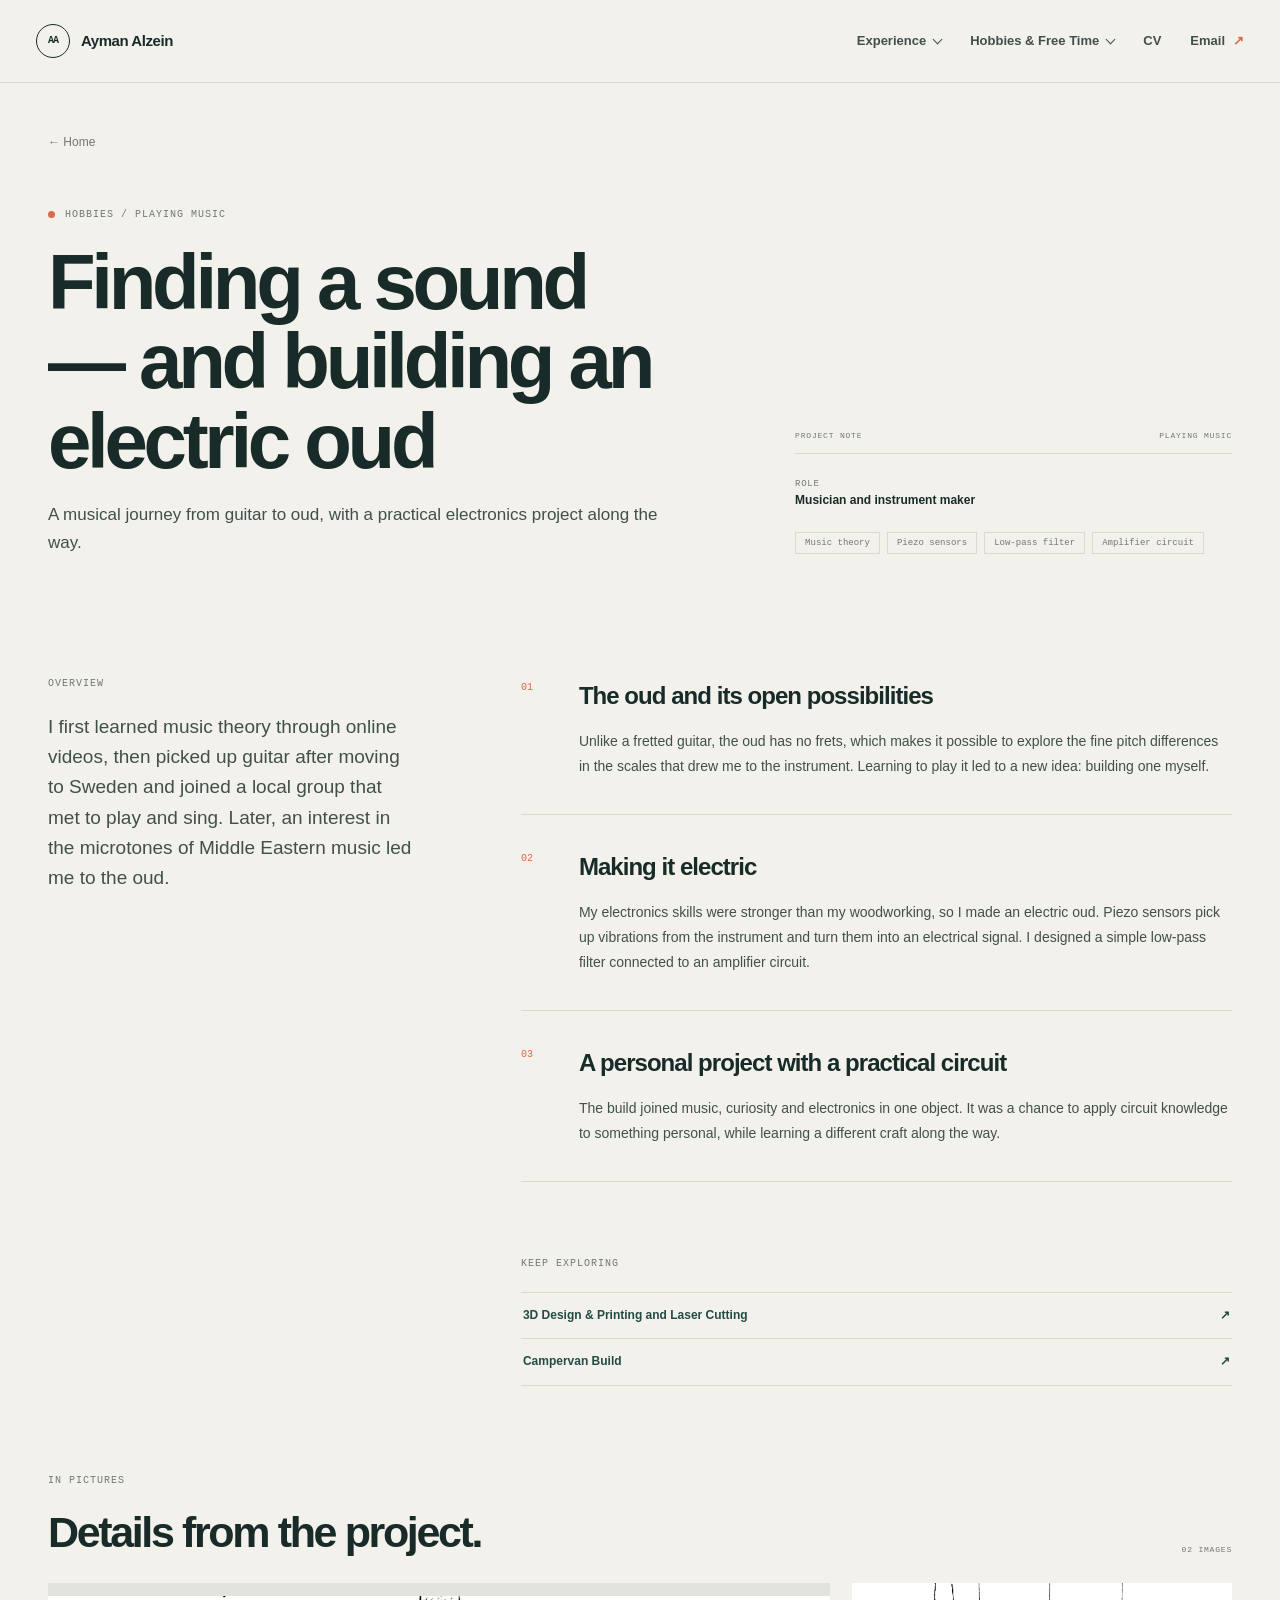
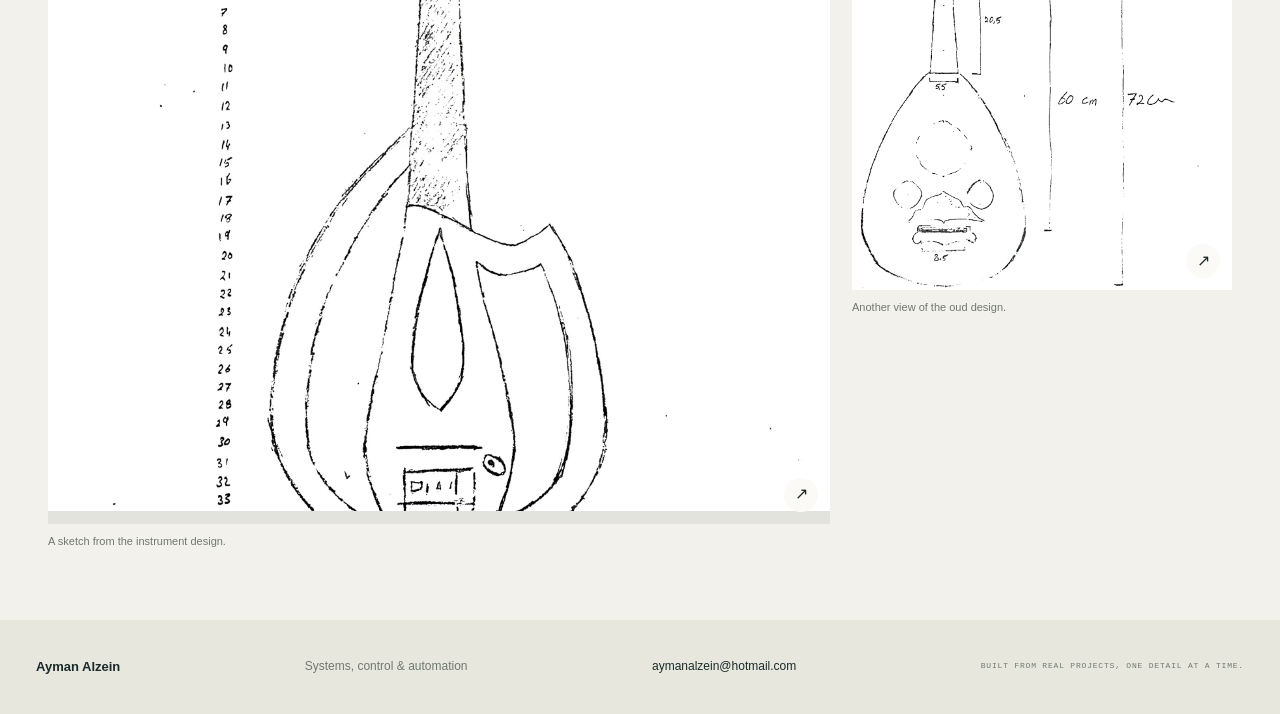
==== pages/music.html @ 7c63dfd2 "Add files via upload" ====
<!doctype html>
<html lang="en">
  <head>
    <meta charset="utf-8">
    <meta name="viewport" content="width=device-width, initial-scale=1">
    <meta name="theme-color" content="#f2f1eb">
    <meta name="description" content="Music, the oud and an electric instrument built with piezo sensors and a simple filter circuit.">
    <title>Playing Music — Ayman Alzein</title>
    <link rel="icon" type="image/svg+xml" href="../favicon.svg">
    <link rel="stylesheet" href="../assets/css/site.css">
    <script src="../assets/js/data.js" defer></script>
    <script src="../assets/js/site.js" defer></script>
  </head>
  <body><a class="skip-link" href="#main-content">Skip to content</a><div id="app" data-page="music"></div><noscript>This portfolio needs JavaScript enabled to display its pages and navigation.</noscript></body>
</html>
---- assets/css/site.css ----
:root {
  color-scheme: light;
  --paper: #f2f1eb;
  --paper-light: #fbfaf6;
  --ink: #182b29;
  --ink-soft: #41504b;
  --muted: #707971;
  --line: #d8d9d0;
  --green: #234b45;
  --green-deep: #173a35;
  --orange: #d76a48;
  --orange-pale: #f2ddd3;
  --mono: Consolas, "Courier New", monospace;
  --sans: "Segoe UI", Arial, sans-serif;
  --display: "Segoe UI", Arial, sans-serif;
  --page-width: 1200px;
}

* { box-sizing: border-box; }
[hidden] { display: none !important; }
html { scroll-behavior: smooth; }
body {
  margin: 0;
  background: var(--paper);
  color: var(--ink);
  font-family: var(--sans);
  font-size: 16px;
  line-height: 1.65;
  text-rendering: optimizeLegibility;
}
img { display: block; max-width: 100%; }
a { color: inherit; }
button { color: inherit; font: inherit; }
::selection { background: var(--orange-pale); color: var(--ink); }
:focus-visible { outline: 3px solid var(--orange); outline-offset: 4px; }

.skip-link {
  position: fixed;
  z-index: 50;
  top: 12px;
  left: 12px;
  padding: 10px 14px;
  transform: translateY(-160%);
  background: var(--ink);
  color: white;
}
.skip-link:focus { transform: translateY(0); }
.section-shell { width: min(var(--page-width), calc(100% - 96px)); margin-inline: auto; }

.site-header {
  position: sticky;
  top: 0;
  z-index: 20;
  border-bottom: 1px solid rgba(24, 43, 41, .12);
  background: rgba(242, 241, 235, .94);
  backdrop-filter: blur(12px);
}
.header-inner {
  display: flex;
  align-items: center;
  justify-content: space-between;
  width: min(1360px, calc(100% - 72px));
  min-height: 82px;
  margin-inline: auto;
}
.wordmark {
  display: inline-flex;
  align-items: center;
  gap: 11px;
  font-family: var(--display);
  font-size: 15px;
  font-weight: 800;
  letter-spacing: -.03em;
  text-decoration: none;
}
.wordmark-mark {
  display: grid;
  width: 34px;
  height: 34px;
  place-items: center;
  border: 1px solid var(--ink);
  border-radius: 50%;
  font-family: var(--mono);
  font-size: 10px;
  letter-spacing: -.1em;
}
.primary-navigation { display: flex; align-items: center; gap: 29px; }
.nav-link, .nav-trigger {
  position: relative;
  display: inline-flex;
  align-items: center;
  gap: 8px;
  border: 0;
  padding: 13px 0;
  background: none;
  color: var(--ink-soft);
  font-size: 13px;
  font-weight: 600;
  text-decoration: none;
  cursor: pointer;
}
.nav-link:hover, .nav-trigger:hover, .nav-link.active { color: var(--ink); }
.nav-link::after, .nav-trigger::after {
  position: absolute;
  right: 0;
  bottom: 6px;
  left: 0;
  height: 1px;
  transform: scaleX(0);
  transform-origin: left;
  background: var(--orange);
  content: "";
  transition: transform .2s ease;
}
.nav-link:hover::after, .nav-trigger:hover::after, .nav-link.active::after { transform: scaleX(1); }
.nav-dropdown { position: relative; }
.chevron {
  width: 7px;
  height: 7px;
  transform: translateY(-2px) rotate(45deg);
  border-right: 1px solid currentColor;
  border-bottom: 1px solid currentColor;
  transition: transform .2s ease;
}
.nav-trigger[aria-expanded="true"] .chevron { transform: translateY(2px) rotate(225deg); }
.dropdown-panel {
  position: absolute;
  top: calc(100% + 4px);
  left: -18px;
  display: grid;
  min-width: 228px;
  gap: 1px;
  padding: 9px;
  border: 1px solid var(--line);
  background: var(--paper-light);
  box-shadow: 0 15px 35px rgba(24, 43, 41, .12);
}
.nav-dropdown:hover .dropdown-panel:not([hidden]), .nav-dropdown:focus-within .dropdown-panel:not([hidden]), .nav-dropdown.open .dropdown-panel { display: grid; }
.dropdown-link {
  display: block;
  padding: 9px 11px;
  color: var(--ink-soft);
  font-size: 13px;
  text-decoration: none;
  transition: color .15s ease, background .15s ease;
}
.dropdown-link:hover, .dropdown-link:focus-visible { background: var(--paper); color: var(--ink); }
.dropdown-group { display: grid; border-top: 1px solid var(--line); margin-top: 5px; padding-top: 8px; }
.dropdown-heading { padding: 4px 11px; color: var(--muted); font: 10px var(--mono); letter-spacing: .12em; text-transform: uppercase; }
.email-trigger span { color: var(--orange); }
.email-panel {
  position: absolute;
  top: calc(100% + 14px);
  right: max(30px, calc((100vw - 1360px) / 2));
  display: grid;
  width: min(310px, calc(100vw - 36px));
  gap: 7px;
  padding: 22px;
  border: 1px solid var(--line);
  background: var(--paper-light);
  box-shadow: 0 15px 35px rgba(24, 43, 41, .12);
}
.email-address { font-size: 14px; font-weight: 700; text-decoration: none; overflow-wrap: anywhere; }
.email-compose { color: var(--green); font-size: 13px; font-weight: 600; text-decoration-thickness: 1px; text-underline-offset: 4px; }
.copy-status { margin: 4px 0 0; color: var(--muted); font-size: 12px; line-height: 1.5; }
.mobile-menu-button { display: none; }

.eyebrow, .section-marker, .side-index, .hero-meta, .hero-index, .gallery-count, .footer-note {
  font-family: var(--mono);
  font-size: 10px;
  letter-spacing: .1em;
  line-height: 1.6;
  text-transform: uppercase;
}
.eyebrow { display: flex; align-items: center; gap: 10px; margin: 0 0 20px; color: var(--muted); }
.status-dot { width: 7px; height: 7px; border-radius: 50%; background: var(--orange); }
.hero { position: relative; display: grid; min-height: 665px; grid-template-columns: 1.13fr .87fr; align-items: center; padding-top: 70px; padding-bottom: 104px; }
.hero-copy { position: relative; z-index: 2; max-width: 660px; padding-block: 46px; }
h1, h2, h3, p { margin-top: 0; }
h1, h2, h3 { font-family: var(--display); letter-spacing: -.055em; }
.hero h1 { max-width: 680px; margin-bottom: 24px; font-size: clamp(52px, 7vw, 91px); font-weight: 600; line-height: .99; }
.hero h1 em { color: var(--orange); font-style: normal; }
.hero-lede { max-width: 515px; margin-bottom: 31px; color: var(--ink-soft); font-size: 17px; line-height: 1.75; }
.hero-actions { display: flex; align-items: center; flex-wrap: wrap; gap: 25px; }
.button {
  display: inline-flex;
  min-height: 48px;
  align-items: center;
  justify-content: center;
  gap: 18px;
  padding: 0 18px;
  font-size: 12px;
  font-weight: 700;
  text-decoration: none;
  transition: transform .2s ease, background .2s ease;
}
.button:hover { transform: translateY(-2px); }
.button-dark { background: var(--ink); color: var(--paper-light); }
.button-dark:hover { background: var(--green); }
.button-accent { background: var(--orange); color: #fff; }
.button-accent:hover { background: #bd5738; }
.text-link { display: inline-flex; align-items: center; gap: 10px; color: var(--green); font-size: 12px; font-weight: 700; text-decoration: none; }
.text-link:hover { text-decoration: underline; text-decoration-color: var(--orange); text-underline-offset: 5px; }
.hero-meta { display: grid; gap: 7px; margin-top: 48px; color: var(--muted); font-size: 9px; }
.hero-visual { position: relative; width: min(100%, 490px); justify-self: end; padding: 30px 26px 48px; }
.hero-visual::before { position: absolute; inset: 0 0 58px 58px; border: 1px solid var(--line); content: ""; }
.hero-photo { position: relative; overflow: hidden; aspect-ratio: 4 / 5; background: #d5d5ca; }
.hero-photo img { width: 100%; height: 100%; object-fit: cover; object-position: 50% 45%; }
.hero-index { position: absolute; right: 0; bottom: 0; left: 26px; display: flex; justify-content: space-between; padding-top: 15px; border-top: 1px solid var(--line); color: var(--muted); font-size: 9px; }
.hero-stamp {
  position: absolute;
  right: -21px;
  bottom: 98px;
  display: grid;
  width: 85px;
  height: 85px;
  align-content: center;
  justify-items: center;
  transform: rotate(8deg);
  border-radius: 50%;
  background: var(--orange);
  color: white;
  font: 11px/1.3 var(--mono);
  letter-spacing: .09em;
}
.hero-bottom { position: absolute; right: 0; bottom: 25px; left: 0; display: flex; justify-content: space-between; border-top: 1px solid var(--line); padding-top: 13px; color: var(--muted); font: 9px var(--mono); letter-spacing: .1em; text-transform: uppercase; }

.about-section { padding-top: 99px; padding-bottom: 104px; border-top: 1px solid var(--line); }
.section-marker { display: flex; gap: 16px; align-items: center; color: var(--muted); }
.section-marker span:first-child { color: var(--orange); }
.about-content { display: grid; grid-template-columns: 1fr 1fr; gap: 9%; margin-top: 48px; }
.about-content h2, .section-heading h2, .beyond-content h2, .contact-content h2 { margin: 0; font-size: clamp(37px, 5vw, 59px); font-weight: 600; line-height: 1.1; }
.about-copy { max-width: 540px; padding-top: 5px; color: var(--ink-soft); font-size: 15px; }
.about-copy p { margin-bottom: 20px; }
.about-copy .text-link { margin-top: 6px; }
.skill-strip { display: flex; flex-wrap: wrap; gap: 0; margin-top: 53px; border-block: 1px solid var(--line); }
.skill-strip span { padding: 14px 20px 14px 0; margin-right: 22px; color: var(--muted); font: 10px var(--mono); letter-spacing: .05em; text-transform: uppercase; }

.projects-section { padding-top: 14px; padding-bottom: 114px; }
.section-heading { display: flex; align-items: end; justify-content: space-between; gap: 25px; margin-bottom: 36px; }
.section-heading .section-marker { margin-bottom: 29px; }
.section-heading h2 { font-size: clamp(36px, 5vw, 57px); }
.section-heading > .text-link { margin-bottom: 9px; }
.project-grid { display: grid; grid-template-columns: repeat(2, minmax(0, 1fr)); gap: 24px; }
.project-card { display: block; border: 1px solid var(--line); background: var(--paper-light); text-decoration: none; transition: transform .25s ease, box-shadow .25s ease; }
.project-card:hover { transform: translateY(-4px); box-shadow: 0 16px 30px rgba(24, 43, 41, .09); }
.project-card-image { position: relative; overflow: hidden; aspect-ratio: 1.72 / 1; background: #e4e5dd; }
.project-card-image img { width: 100%; height: 100%; object-fit: cover; transition: transform .5s ease; }
.project-card:hover .project-card-image img { transform: scale(1.035); }
.card-arrow { position: absolute; right: 14px; bottom: 14px; display: grid; width: 36px; height: 36px; place-items: center; border-radius: 50%; background: var(--paper-light); font-size: 16px; }
.project-card-copy { padding: 23px 25px 25px; }
.project-card-copy .eyebrow { margin-bottom: 12px; }
.project-card-copy h3 { max-width: 470px; margin-bottom: 9px; font-size: 24px; font-weight: 700; line-height: 1.25; }
.project-card-copy p { max-width: 490px; margin-bottom: 0; color: var(--muted); font-size: 13px; line-height: 1.6; }
.card-placeholder { display: grid; width: 100%; height: 100%; place-items: center; background: var(--green); color: rgba(255,255,255,.82); }
.card-placeholder span { font: 11px var(--mono); }
.card-placeholder i { position: absolute; width: 65%; height: 1px; transform: rotate(-26deg); background: rgba(255,255,255,.3); }

.beyond-section { background: var(--green-deep); color: var(--paper-light); }
.beyond-inner { padding-block: 93px 101px; }
.beyond-section .section-marker { color: rgba(255,255,255,.55); }
.beyond-content { display: grid; grid-template-columns: 1fr .8fr; gap: 12%; margin-top: 54px; }
.beyond-content .eyebrow { color: #aab8ad; }
.beyond-content h2 { font-size: clamp(42px, 5.5vw, 66px); }
.beyond-intro { max-width: 500px; margin-top: 21px; color: #c7d0c7; font-size: 14px; }
.personal-list { align-self: center; border-top: 1px solid rgba(255,255,255,.24); }
.personal-link { display: flex; justify-content: space-between; gap: 20px; padding: 16px 2px; border-bottom: 1px solid rgba(255,255,255,.24); color: #f3f0e5; font-size: 14px; text-decoration: none; transition: color .2s, padding .2s; }
.personal-link:hover { padding-inline: 7px; color: #f1a387; }
.personal-link span:last-child { color: #f1a387; }

.contact-section { padding-block: 96px 105px; }
.contact-content { display: flex; align-items: end; justify-content: space-between; gap: 30px; margin-top: 44px; }
.contact-content h2 { font-size: clamp(40px, 5vw, 62px); }
.contact-actions { display: flex; align-items: center; flex-wrap: wrap; gap: 22px; padding-bottom: 8px; }
.site-footer { background: #e7e7de; }
.footer-inner { display: flex; width: min(1360px, calc(100% - 72px)); min-height: 94px; align-items: center; justify-content: space-between; gap: 18px; margin-inline: auto; }
.footer-inner p { margin: 0; color: var(--muted); font-size: 12px; }
.footer-inner > a:not(.footer-name) { font-size: 12px; text-decoration: none; }
.footer-name { font-family: var(--display); font-size: 13px; font-weight: 800; text-decoration: none; }
.footer-note { color: var(--muted); font-size: 8px; }

.article-page { padding-bottom: 96px; }
.article-intro { padding-top: 45px; padding-bottom: 50px; }
.back-link { display: inline-flex; margin-bottom: 54px; color: var(--muted); font-size: 12px; text-decoration: none; }
.back-link:hover { color: var(--ink); }
.article-intro-grid { display: grid; grid-template-columns: 1.18fr .82fr; gap: 10%; align-items: end; }
.article-intro h1 { max-width: 780px; margin-bottom: 20px; font-size: clamp(45px, 6.4vw, 78px); font-weight: 600; line-height: 1.02; }
.article-deck { max-width: 640px; margin: 0; color: var(--ink-soft); font-size: 17px; }
.article-side { padding-bottom: 4px; }
.side-index { display: flex; justify-content: space-between; gap: 15px; margin-bottom: 25px; padding-bottom: 10px; border-bottom: 1px solid var(--line); color: var(--muted); font-size: 8px; }
.article-facts { display: grid; gap: 15px; margin-bottom: 21px; }
.article-facts div { display: grid; gap: 2px; }
.article-facts span { color: var(--muted); font: 9px var(--mono); letter-spacing: .08em; text-transform: uppercase; }
.article-facts strong { font-size: 12px; font-weight: 600; }
.tag-list { display: flex; flex-wrap: wrap; gap: 7px; margin: 0; padding: 0; list-style: none; }
.tag-list li { padding: 5px 9px; border: 1px solid var(--line); color: var(--muted); font: 9px var(--mono); }
.article-hero-image { width: 100%; max-height: 560px; margin: 0; overflow: hidden; background: #dce0d8; }
.article-hero-image img { width: 100%; max-height: 525px; object-fit: cover; object-position: center 48%; }
.article-hero-image figcaption { width: min(var(--page-width), calc(100% - 96px)); margin: auto; padding-block: 9px 14px; color: var(--muted); font: 9px var(--mono); }
.article-content { display: grid; grid-template-columns: .68fr 1.32fr; gap: 0 9%; padding-top: 68px; }
.article-lede { grid-column: 1; grid-row: 1 / span 2; }
.article-lede > p:last-child { color: var(--ink-soft); font-family: var(--display); font-size: 19px; font-weight: 500; line-height: 1.6; }
.article-body { grid-column: 2; }
.article-section { display: grid; grid-template-columns: 40px 1fr; gap: 18px; padding-block: 0 34px; margin-bottom: 32px; border-bottom: 1px solid var(--line); }
.section-number { padding-top: 6px; color: var(--orange); font: 10px var(--mono); }
.article-section h2 { margin: 0 0 14px; font-size: 24px; font-weight: 700; letter-spacing: -.04em; }
.article-section p { margin-bottom: 12px; color: var(--ink-soft); font-size: 14px; line-height: 1.8; }
.article-section p:last-child { margin-bottom: 0; }
.detail-list { padding-left: 20px; color: var(--ink-soft); font-size: 14px; }
.detail-list li { padding-block: 3px; }
.editorial-note { grid-column: 1; grid-row: 3; align-self: start; margin-top: 15px; padding: 14px 16px; border-left: 2px solid var(--orange); background: var(--paper-light); color: var(--muted); font-size: 11px; }
.resource-section, .related-section { grid-column: 2; margin-top: 14px; }
.resource-list, .related-links { border-top: 1px solid var(--line); }
.resource-link, .related-links a { display: flex; justify-content: space-between; gap: 20px; padding: 13px 2px; border-bottom: 1px solid var(--line); color: var(--green); font-size: 12px; font-weight: 600; text-decoration: none; }
.resource-link:hover, .related-links a:hover { color: var(--orange); }
.related-section { margin-top: 42px; }
.gallery-section { padding-top: 87px; }
.gallery-section .section-heading { align-items: end; margin-bottom: 26px; }
.gallery-section .section-heading h2 { font-size: clamp(30px, 4vw, 43px); }
.gallery-count { color: var(--muted); font-size: 8px; }
.gallery-grid { display: grid; grid-template-columns: repeat(3, minmax(0, 1fr)); gap: 22px; }
.gallery-item { min-width: 0; margin: 0; }
.gallery-featured { grid-column: span 2; grid-row: span 2; }
.gallery-open { position: relative; display: block; width: 100%; height: 100%; min-height: 160px; overflow: hidden; border: 0; padding: 0; background: #e1e3dc; cursor: zoom-in; }
.gallery-open img { width: 100%; height: 100%; min-height: 160px; max-height: 440px; object-fit: cover; transition: transform .4s ease; }
.gallery-item:not(.gallery-featured) .gallery-open img { aspect-ratio: 1.35 / 1; }
.gallery-featured .gallery-open img { min-height: 360px; max-height: 515px; }
.gallery-open:hover img { transform: scale(1.025); }
.gallery-zoom { position: absolute; right: 12px; bottom: 12px; display: grid; width: 34px; height: 34px; place-items: center; border-radius: 50%; background: var(--paper-light); }
.gallery-item figcaption { padding-top: 8px; color: var(--muted); font-size: 11px; }
.lightbox { position: fixed; width: min(1100px, calc(100vw - 30px)); max-width: none; max-height: calc(100vh - 30px); border: 1px solid rgba(255,255,255,.2); padding: 54px 60px 28px; background: #142321; color: white; }
.lightbox::backdrop { background: rgba(9, 19, 18, .88); backdrop-filter: blur(3px); }
.lightbox figure { display: grid; justify-items: center; gap: 12px; margin: 0; }
.lightbox-image { max-width: 100%; max-height: calc(100vh - 150px); object-fit: contain; }
.lightbox-caption { color: rgba(255,255,255,.7); font-size: 12px; }
.lightbox-close, .lightbox-step { position: absolute; z-index: 1; display: flex; align-items: center; justify-content: center; border: 1px solid rgba(255,255,255,.3); background: rgba(20,35,33,.75); color: white; cursor: pointer; }
.lightbox-close { top: 12px; right: 12px; gap: 9px; padding: 7px 11px; font-size: 12px; }
.lightbox-close span { font-size: 19px; line-height: 1; }
.lightbox-step { top: 50%; width: 40px; height: 40px; border-radius: 50%; font-size: 20px; }
.lightbox-previous { left: 12px; }
.lightbox-next { right: 12px; }

.cv-page { min-height: 76vh; padding-top: 45px; padding-bottom: 90px; }
.cv-heading { max-width: 750px; }
.cv-heading .back-link { margin-bottom: 44px; }
.cv-heading h1 { margin-bottom: 15px; font-size: clamp(45px, 6vw, 68px); line-height: 1.05; }
.cv-heading > p:not(.eyebrow) { max-width: 570px; color: var(--ink-soft); }
.pdf-frame { height: min(88vh, 1100px); min-height: 650px; margin-top: 44px; border: 1px solid var(--line); background: #deded8; }
.pdf-frame iframe { width: 100%; height: 100%; border: 0; }
.pdf-fallback { margin-top: 12px; color: var(--muted); font-size: 12px; }
.pdf-fallback a { color: var(--green); }
.cv-missing-note { max-width: 760px; margin-top: 55px; padding: 30px; border: 1px solid var(--line); background: var(--paper-light); }
.cv-missing-note .eyebrow { margin-bottom: 12px; }
.cv-missing-note h2 { margin: 0 0 9px; font-size: 24px; }
.cv-missing-note p:last-child { margin: 0; color: var(--muted); font-size: 13px; }
.cv-missing-note code { padding: 2px 5px; background: var(--paper); font: 11px var(--mono); overflow-wrap: anywhere; }
.not-found { min-height: 65vh; padding-block: 100px; }
.not-found h1 { font-size: clamp(42px, 6vw, 70px); }

@media (min-width: 1450px) {
  .hero { min-height: 730px; }
}
@media (max-width: 950px) {
  .section-shell { width: min(var(--page-width), calc(100% - 56px)); }
  .header-inner { width: calc(100% - 48px); min-height: 74px; }
  .primary-navigation { gap: 18px; }
  .nav-link, .nav-trigger { font-size: 12px; }
  .hero { min-height: 600px; grid-template-columns: 1.1fr .9fr; }
  .hero-visual { padding-right: 12px; }
  .hero-stamp { right: -7px; }
  .article-content { grid-template-columns: .52fr 1.48fr; gap: 0 6%; }
  .article-hero-image figcaption { width: calc(100% - 56px); }
  .footer-inner { width: calc(100% - 48px); }
}
@media (max-width: 720px) {
  body { font-size: 15px; }
  .section-shell { width: calc(100% - 40px); }
  .header-inner { width: calc(100% - 36px); min-height: 69px; }
  .wordmark { font-size: 14px; }
  .mobile-menu-button { display: inline-flex; align-items: center; gap: 9px; border: 0; padding: 9px 0 9px 10px; background: none; font-size: 12px; font-weight: 700; cursor: pointer; }
  .menu-icon, .menu-icon::before, .menu-icon::after { display: block; width: 18px; height: 1px; background: var(--ink); }
  .menu-icon { position: relative; }
  .menu-icon::before, .menu-icon::after { position: absolute; left: 0; content: ""; transition: transform .2s; }
  .menu-icon::before { top: -6px; }
  .menu-icon::after { top: 6px; }
  .mobile-menu-button[aria-expanded="true"] .menu-icon { background: transparent; }
  .mobile-menu-button[aria-expanded="true"] .menu-icon::before { top: 0; transform: rotate(45deg); }
  .mobile-menu-button[aria-expanded="true"] .menu-icon::after { top: 0; transform: rotate(-45deg); }
  .primary-navigation { position: absolute; top: 100%; right: 0; left: 0; display: none; align-items: stretch; gap: 0; padding: 7px 20px 20px; border-bottom: 1px solid var(--line); background: var(--paper); box-shadow: 0 16px 24px rgba(24,43,41,.09); }
  .primary-navigation.mobile-open { display: flex; flex-direction: column; }
  .nav-dropdown { border-bottom: 1px solid var(--line); }
  .nav-link, .nav-trigger { width: 100%; justify-content: space-between; padding: 14px 2px; font-size: 14px; text-align: left; }
  .nav-link::after, .nav-trigger::after { display: none; }
  .dropdown-panel { position: static; min-width: 0; gap: 0; padding: 0 0 9px 12px; border: 0; background: transparent; box-shadow: none; }
  .dropdown-link { padding: 10px 9px; font-size: 13px; }
  .dropdown-group { margin-top: 0; }
  .email-panel { position: static; width: 100%; margin-block: 0 10px; box-shadow: none; }
  .hero { min-height: 0; grid-template-columns: 1fr; padding-top: 44px; padding-bottom: 88px; }
  .hero-copy { padding-block: 22px 18px; }
  .hero h1 { max-width: 540px; font-size: clamp(48px, 12vw, 70px); }
  .hero-lede { max-width: 540px; font-size: 15px; }
  .hero-meta { margin-top: 29px; }
  .hero-visual { width: min(100%, 480px); justify-self: center; padding: 20px 22px 38px; }
  .hero-visual::before { inset: 0 0 48px 42px; }
  .hero-photo { aspect-ratio: 1.1 / 1; }
  .hero-photo img { object-position: center 39%; }
  .hero-index { left: 22px; padding-top: 10px; }
  .hero-stamp { right: 5px; bottom: 75px; width: 70px; height: 70px; font-size: 9px; }
  .hero-bottom { bottom: 20px; gap: 10px; font-size: 7px; }
  .hero-bottom span:nth-child(2) { display: none; }
  .about-section { padding-block: 67px; }
  .about-content { grid-template-columns: 1fr; gap: 23px; margin-top: 34px; }
  .about-content h2, .section-heading h2, .beyond-content h2, .contact-content h2 { font-size: clamp(37px, 10vw, 52px); }
  .about-copy { font-size: 14px; }
  .skill-strip { margin-top: 31px; }
  .skill-strip span { padding: 10px 10px 10px 0; margin-right: 9px; font-size: 8px; }
  .projects-section { padding-bottom: 72px; }
  .section-heading { align-items: start; flex-direction: column; margin-bottom: 25px; }
  .section-heading .section-marker { margin-bottom: 22px; }
  .section-heading > .text-link { margin: 0; }
  .project-grid { grid-template-columns: 1fr; gap: 16px; }
  .project-card-image { aspect-ratio: 1.55 / 1; }
  .project-card-copy { padding: 18px; }
  .project-card-copy h3 { font-size: 21px; }
  .beyond-inner { padding-block: 66px 73px; }
  .beyond-content { grid-template-columns: 1fr; gap: 28px; margin-top: 34px; }
  .beyond-intro { font-size: 13px; }
  .personal-link { padding-block: 14px; font-size: 13px; }
  .contact-section { padding-block: 69px 77px; }
  .contact-content { align-items: start; flex-direction: column; gap: 25px; margin-top: 33px; }
  .contact-actions { gap: 18px; }
  .footer-inner { width: calc(100% - 40px); min-height: 0; flex-wrap: wrap; justify-content: flex-start; gap: 8px 17px; padding-block: 22px; }
  .footer-inner p { width: calc(100% - 120px); }
  .footer-inner > a:not(.footer-name) { width: 100%; }
  .footer-note { width: 100%; }
  .article-page { padding-bottom: 66px; }
  .article-intro { padding-top: 28px; padding-bottom: 30px; }
  .back-link { margin-bottom: 37px; }
  .article-intro-grid { grid-template-columns: 1fr; gap: 29px; }
  .article-intro h1 { font-size: clamp(42px, 11vw, 61px); }
  .article-deck { font-size: 15px; }
  .article-side { padding-top: 7px; }
  .article-hero-image img { max-height: 330px; }
  .article-hero-image figcaption { width: calc(100% - 40px); }
  .article-content { grid-template-columns: 1fr; gap: 0; padding-top: 42px; }
  .article-lede { grid-column: 1; grid-row: auto; }
  .article-lede > p:last-child { font-size: 17px; }
  .article-body { grid-column: 1; }
  .article-section { grid-template-columns: 28px 1fr; gap: 10px; padding-bottom: 25px; margin-bottom: 25px; }
  .article-section h2 { font-size: 21px; }
  .article-section p { font-size: 13px; }
  .editorial-note { grid-column: 1; grid-row: auto; margin-block: 0 22px; }
  .resource-section, .related-section { grid-column: 1; }
  .gallery-section { padding-top: 56px; }
  .gallery-grid { grid-template-columns: repeat(2, minmax(0, 1fr)); gap: 15px 11px; }
  .gallery-featured { grid-column: span 2; grid-row: auto; }
  .gallery-featured .gallery-open img { min-height: 0; aspect-ratio: 1.45 / 1; }
  .gallery-open, .gallery-open img { min-height: 0; }
  .gallery-item:not(.gallery-featured) .gallery-open img { aspect-ratio: 1.05 / 1; }
  .gallery-item figcaption { font-size: 10px; }
  .lightbox { padding: 51px 42px 24px; }
  .lightbox-step { width: 34px; height: 34px; }
  .lightbox-previous { left: 5px; }
  .lightbox-next { right: 5px; }
  .cv-page { padding-top: 29px; padding-bottom: 65px; }
  .cv-heading .back-link { margin-bottom: 36px; }
  .cv-heading h1 { font-size: clamp(42px, 10vw, 58px); }
  .pdf-frame { min-height: 590px; height: 78vh; margin-top: 33px; }
}
@media (prefers-reduced-motion: reduce) {
  *, *::before, *::after { scroll-behavior: auto !important; transition-duration: .01ms !important; animation-duration: .01ms !important; }
}
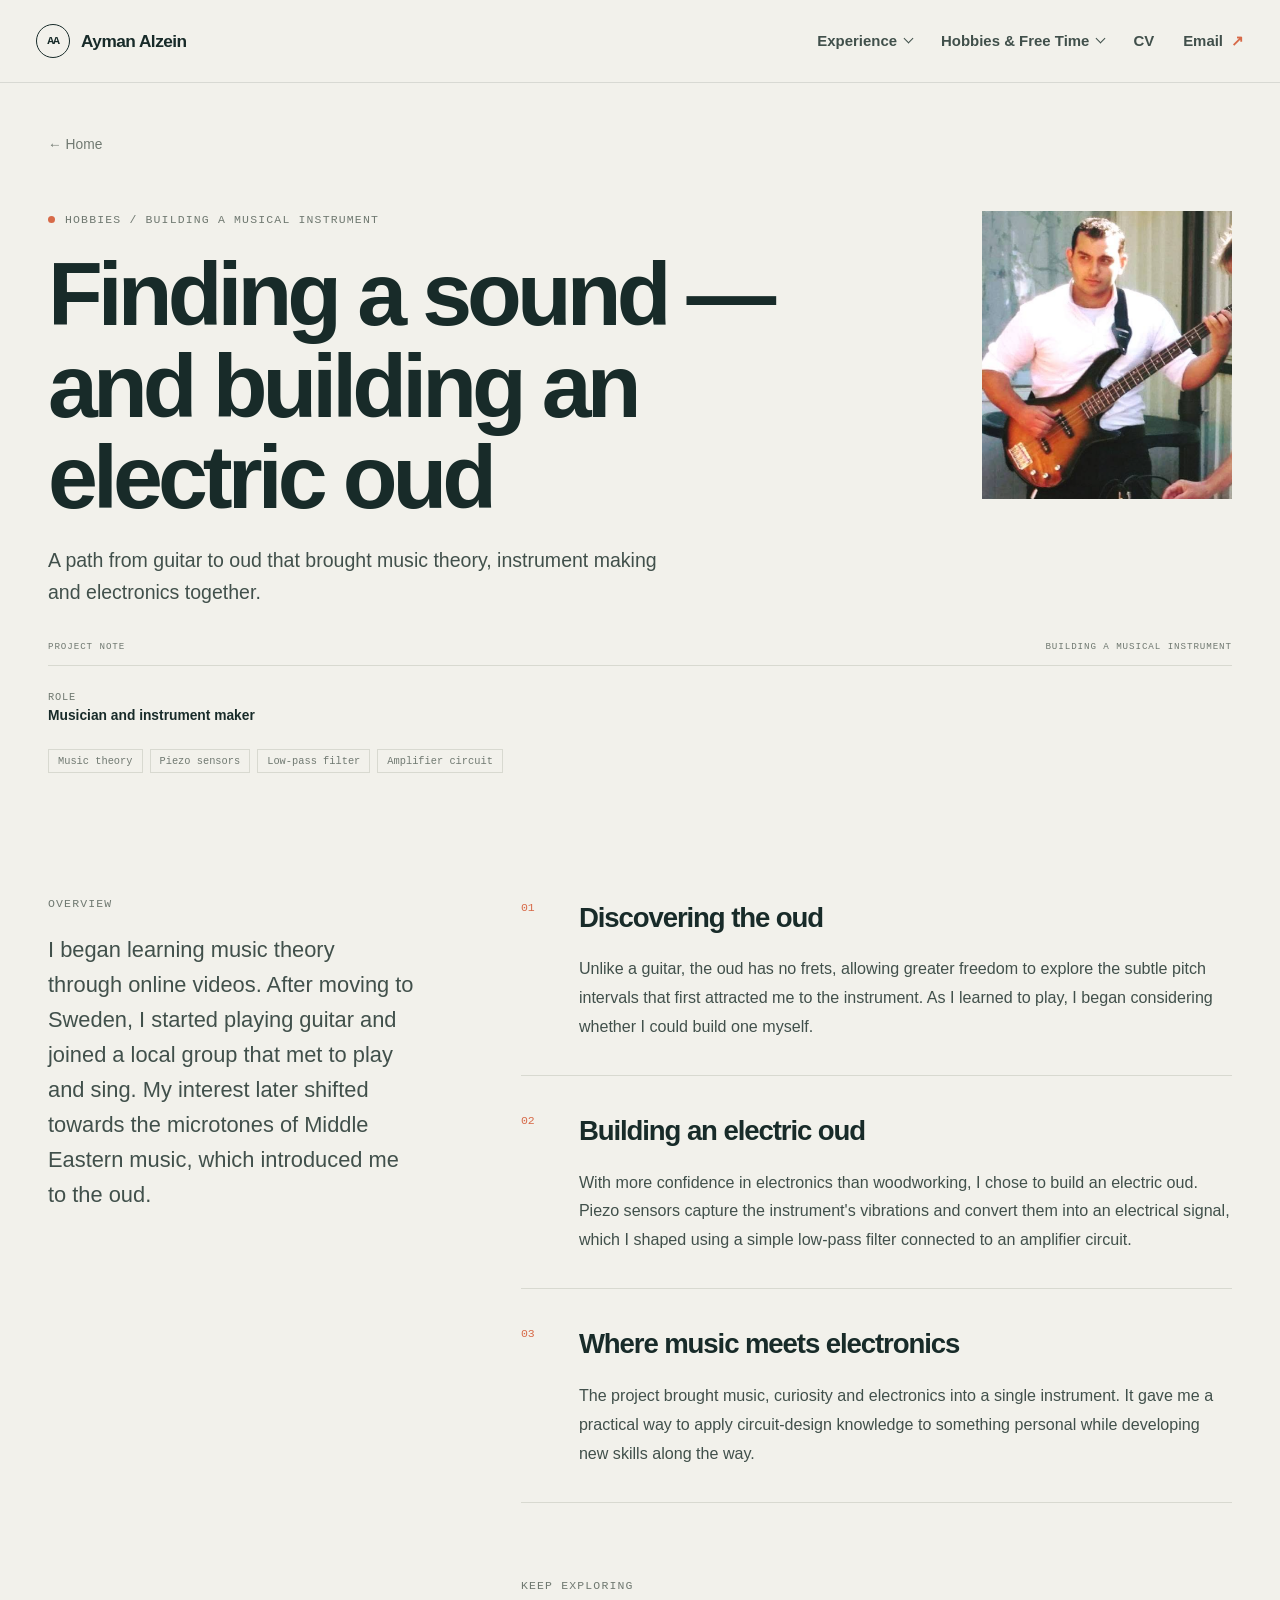
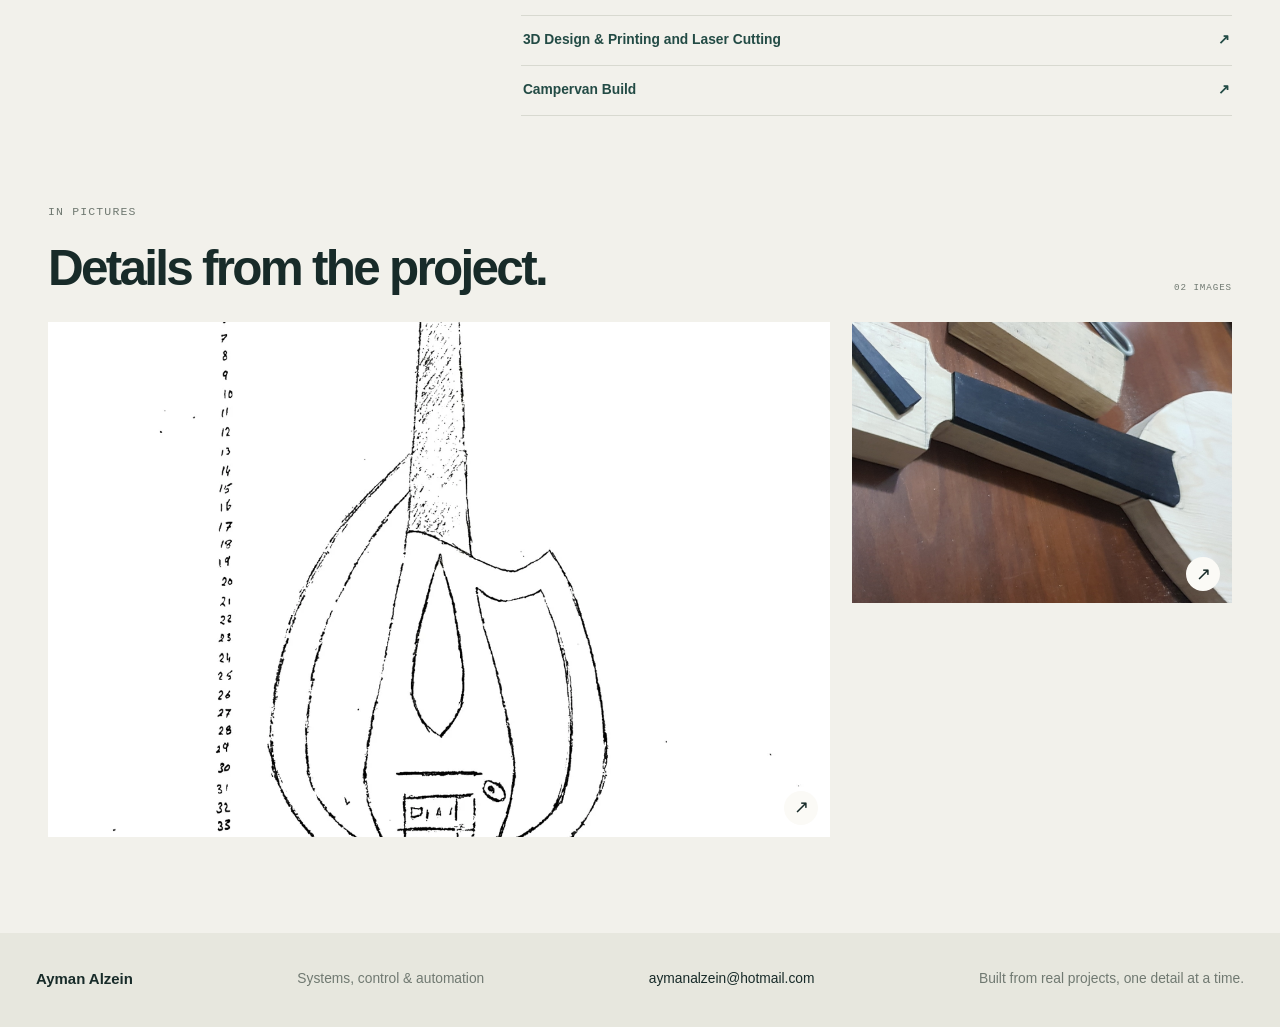
==== commit 7892a157: "Add files via upload" ====
--- a/pages/music.html
+++ b/pages/music.html
@@ -5,7 +5,7 @@
     <meta name="viewport" content="width=device-width, initial-scale=1">
     <meta name="theme-color" content="#f2f1eb">
     <meta name="description" content="Music, the oud and an electric instrument built with piezo sensors and a simple filter circuit.">
-    <title>Playing Music — Ayman Alzein</title>
+    <title>Building a musical instrument — Ayman Alzein</title>
     <link rel="icon" type="image/svg+xml" href="../favicon.svg">
     <link rel="stylesheet" href="../assets/css/site.css">
     <script src="../assets/js/data.js" defer></script>
--- a/assets/css/site.css
+++ b/assets/css/site.css
@@ -1,472 +1,499 @@
-:root {
-  color-scheme: light;
-  --paper: #f2f1eb;
-  --paper-light: #fbfaf6;
-  --ink: #182b29;
-  --ink-soft: #41504b;
-  --muted: #707971;
-  --line: #d8d9d0;
-  --green: #234b45;
-  --green-deep: #173a35;
-  --orange: #d76a48;
-  --orange-pale: #f2ddd3;
-  --mono: Consolas, "Courier New", monospace;
-  --sans: "Segoe UI", Arial, sans-serif;
-  --display: "Segoe UI", Arial, sans-serif;
-  --page-width: 1200px;
-}
-
-* { box-sizing: border-box; }
-[hidden] { display: none !important; }
-html { scroll-behavior: smooth; }
-body {
-  margin: 0;
-  background: var(--paper);
-  color: var(--ink);
-  font-family: var(--sans);
-  font-size: 16px;
-  line-height: 1.65;
-  text-rendering: optimizeLegibility;
-}
-img { display: block; max-width: 100%; }
-a { color: inherit; }
-button { color: inherit; font: inherit; }
-::selection { background: var(--orange-pale); color: var(--ink); }
-:focus-visible { outline: 3px solid var(--orange); outline-offset: 4px; }
-
-.skip-link {
-  position: fixed;
-  z-index: 50;
-  top: 12px;
-  left: 12px;
-  padding: 10px 14px;
-  transform: translateY(-160%);
-  background: var(--ink);
-  color: white;
-}
-.skip-link:focus { transform: translateY(0); }
-.section-shell { width: min(var(--page-width), calc(100% - 96px)); margin-inline: auto; }
-
-.site-header {
-  position: sticky;
-  top: 0;
-  z-index: 20;
-  border-bottom: 1px solid rgba(24, 43, 41, .12);
-  background: rgba(242, 241, 235, .94);
-  backdrop-filter: blur(12px);
-}
-.header-inner {
-  display: flex;
-  align-items: center;
-  justify-content: space-between;
-  width: min(1360px, calc(100% - 72px));
-  min-height: 82px;
-  margin-inline: auto;
-}
-.wordmark {
-  display: inline-flex;
-  align-items: center;
-  gap: 11px;
-  font-family: var(--display);
-  font-size: 15px;
-  font-weight: 800;
-  letter-spacing: -.03em;
-  text-decoration: none;
-}
-.wordmark-mark {
-  display: grid;
-  width: 34px;
-  height: 34px;
-  place-items: center;
-  border: 1px solid var(--ink);
-  border-radius: 50%;
-  font-family: var(--mono);
-  font-size: 10px;
-  letter-spacing: -.1em;
-}
-.primary-navigation { display: flex; align-items: center; gap: 29px; }
-.nav-link, .nav-trigger {
-  position: relative;
-  display: inline-flex;
-  align-items: center;
-  gap: 8px;
-  border: 0;
-  padding: 13px 0;
-  background: none;
-  color: var(--ink-soft);
-  font-size: 13px;
-  font-weight: 600;
-  text-decoration: none;
-  cursor: pointer;
-}
-.nav-link:hover, .nav-trigger:hover, .nav-link.active { color: var(--ink); }
-.nav-link::after, .nav-trigger::after {
-  position: absolute;
-  right: 0;
-  bottom: 6px;
-  left: 0;
-  height: 1px;
-  transform: scaleX(0);
-  transform-origin: left;
-  background: var(--orange);
-  content: "";
-  transition: transform .2s ease;
-}
-.nav-link:hover::after, .nav-trigger:hover::after, .nav-link.active::after { transform: scaleX(1); }
-.nav-dropdown { position: relative; }
-.chevron {
-  width: 7px;
-  height: 7px;
-  transform: translateY(-2px) rotate(45deg);
-  border-right: 1px solid currentColor;
-  border-bottom: 1px solid currentColor;
-  transition: transform .2s ease;
-}
-.nav-trigger[aria-expanded="true"] .chevron { transform: translateY(2px) rotate(225deg); }
-.dropdown-panel {
-  position: absolute;
-  top: calc(100% + 4px);
-  left: -18px;
-  display: grid;
-  min-width: 228px;
-  gap: 1px;
-  padding: 9px;
-  border: 1px solid var(--line);
-  background: var(--paper-light);
-  box-shadow: 0 15px 35px rgba(24, 43, 41, .12);
-}
-.nav-dropdown:hover .dropdown-panel:not([hidden]), .nav-dropdown:focus-within .dropdown-panel:not([hidden]), .nav-dropdown.open .dropdown-panel { display: grid; }
-.dropdown-link {
-  display: block;
-  padding: 9px 11px;
-  color: var(--ink-soft);
-  font-size: 13px;
-  text-decoration: none;
-  transition: color .15s ease, background .15s ease;
-}
-.dropdown-link:hover, .dropdown-link:focus-visible { background: var(--paper); color: var(--ink); }
-.dropdown-group { display: grid; border-top: 1px solid var(--line); margin-top: 5px; padding-top: 8px; }
-.dropdown-heading { padding: 4px 11px; color: var(--muted); font: 10px var(--mono); letter-spacing: .12em; text-transform: uppercase; }
-.email-trigger span { color: var(--orange); }
-.email-panel {
-  position: absolute;
-  top: calc(100% + 14px);
-  right: max(30px, calc((100vw - 1360px) / 2));
-  display: grid;
-  width: min(310px, calc(100vw - 36px));
-  gap: 7px;
-  padding: 22px;
-  border: 1px solid var(--line);
-  background: var(--paper-light);
-  box-shadow: 0 15px 35px rgba(24, 43, 41, .12);
-}
-.email-address { font-size: 14px; font-weight: 700; text-decoration: none; overflow-wrap: anywhere; }
-.email-compose { color: var(--green); font-size: 13px; font-weight: 600; text-decoration-thickness: 1px; text-underline-offset: 4px; }
-.copy-status { margin: 4px 0 0; color: var(--muted); font-size: 12px; line-height: 1.5; }
-.mobile-menu-button { display: none; }
-
-.eyebrow, .section-marker, .side-index, .hero-meta, .hero-index, .gallery-count, .footer-note {
-  font-family: var(--mono);
-  font-size: 10px;
-  letter-spacing: .1em;
-  line-height: 1.6;
-  text-transform: uppercase;
-}
-.eyebrow { display: flex; align-items: center; gap: 10px; margin: 0 0 20px; color: var(--muted); }
-.status-dot { width: 7px; height: 7px; border-radius: 50%; background: var(--orange); }
-.hero { position: relative; display: grid; min-height: 665px; grid-template-columns: 1.13fr .87fr; align-items: center; padding-top: 70px; padding-bottom: 104px; }
-.hero-copy { position: relative; z-index: 2; max-width: 660px; padding-block: 46px; }
-h1, h2, h3, p { margin-top: 0; }
-h1, h2, h3 { font-family: var(--display); letter-spacing: -.055em; }
-.hero h1 { max-width: 680px; margin-bottom: 24px; font-size: clamp(52px, 7vw, 91px); font-weight: 600; line-height: .99; }
-.hero h1 em { color: var(--orange); font-style: normal; }
-.hero-lede { max-width: 515px; margin-bottom: 31px; color: var(--ink-soft); font-size: 17px; line-height: 1.75; }
-.hero-actions { display: flex; align-items: center; flex-wrap: wrap; gap: 25px; }
-.button {
-  display: inline-flex;
-  min-height: 48px;
-  align-items: center;
-  justify-content: center;
-  gap: 18px;
-  padding: 0 18px;
-  font-size: 12px;
-  font-weight: 700;
-  text-decoration: none;
-  transition: transform .2s ease, background .2s ease;
-}
-.button:hover { transform: translateY(-2px); }
-.button-dark { background: var(--ink); color: var(--paper-light); }
-.button-dark:hover { background: var(--green); }
-.button-accent { background: var(--orange); color: #fff; }
-.button-accent:hover { background: #bd5738; }
-.text-link { display: inline-flex; align-items: center; gap: 10px; color: var(--green); font-size: 12px; font-weight: 700; text-decoration: none; }
-.text-link:hover { text-decoration: underline; text-decoration-color: var(--orange); text-underline-offset: 5px; }
-.hero-meta { display: grid; gap: 7px; margin-top: 48px; color: var(--muted); font-size: 9px; }
-.hero-visual { position: relative; width: min(100%, 490px); justify-self: end; padding: 30px 26px 48px; }
-.hero-visual::before { position: absolute; inset: 0 0 58px 58px; border: 1px solid var(--line); content: ""; }
-.hero-photo { position: relative; overflow: hidden; aspect-ratio: 4 / 5; background: #d5d5ca; }
-.hero-photo img { width: 100%; height: 100%; object-fit: cover; object-position: 50% 45%; }
-.hero-index { position: absolute; right: 0; bottom: 0; left: 26px; display: flex; justify-content: space-between; padding-top: 15px; border-top: 1px solid var(--line); color: var(--muted); font-size: 9px; }
-.hero-stamp {
-  position: absolute;
-  right: -21px;
-  bottom: 98px;
-  display: grid;
-  width: 85px;
-  height: 85px;
-  align-content: center;
-  justify-items: center;
-  transform: rotate(8deg);
-  border-radius: 50%;
-  background: var(--orange);
-  color: white;
-  font: 11px/1.3 var(--mono);
-  letter-spacing: .09em;
-}
-.hero-bottom { position: absolute; right: 0; bottom: 25px; left: 0; display: flex; justify-content: space-between; border-top: 1px solid var(--line); padding-top: 13px; color: var(--muted); font: 9px var(--mono); letter-spacing: .1em; text-transform: uppercase; }
-
-.about-section { padding-top: 99px; padding-bottom: 104px; border-top: 1px solid var(--line); }
-.section-marker { display: flex; gap: 16px; align-items: center; color: var(--muted); }
-.section-marker span:first-child { color: var(--orange); }
-.about-content { display: grid; grid-template-columns: 1fr 1fr; gap: 9%; margin-top: 48px; }
-.about-content h2, .section-heading h2, .beyond-content h2, .contact-content h2 { margin: 0; font-size: clamp(37px, 5vw, 59px); font-weight: 600; line-height: 1.1; }
-.about-copy { max-width: 540px; padding-top: 5px; color: var(--ink-soft); font-size: 15px; }
-.about-copy p { margin-bottom: 20px; }
-.about-copy .text-link { margin-top: 6px; }
-.skill-strip { display: flex; flex-wrap: wrap; gap: 0; margin-top: 53px; border-block: 1px solid var(--line); }
-.skill-strip span { padding: 14px 20px 14px 0; margin-right: 22px; color: var(--muted); font: 10px var(--mono); letter-spacing: .05em; text-transform: uppercase; }
-
-.projects-section { padding-top: 14px; padding-bottom: 114px; }
-.section-heading { display: flex; align-items: end; justify-content: space-between; gap: 25px; margin-bottom: 36px; }
-.section-heading .section-marker { margin-bottom: 29px; }
-.section-heading h2 { font-size: clamp(36px, 5vw, 57px); }
-.section-heading > .text-link { margin-bottom: 9px; }
-.project-grid { display: grid; grid-template-columns: repeat(2, minmax(0, 1fr)); gap: 24px; }
-.project-card { display: block; border: 1px solid var(--line); background: var(--paper-light); text-decoration: none; transition: transform .25s ease, box-shadow .25s ease; }
-.project-card:hover { transform: translateY(-4px); box-shadow: 0 16px 30px rgba(24, 43, 41, .09); }
-.project-card-image { position: relative; overflow: hidden; aspect-ratio: 1.72 / 1; background: #e4e5dd; }
-.project-card-image img { width: 100%; height: 100%; object-fit: cover; transition: transform .5s ease; }
-.project-card:hover .project-card-image img { transform: scale(1.035); }
-.card-arrow { position: absolute; right: 14px; bottom: 14px; display: grid; width: 36px; height: 36px; place-items: center; border-radius: 50%; background: var(--paper-light); font-size: 16px; }
-.project-card-copy { padding: 23px 25px 25px; }
-.project-card-copy .eyebrow { margin-bottom: 12px; }
-.project-card-copy h3 { max-width: 470px; margin-bottom: 9px; font-size: 24px; font-weight: 700; line-height: 1.25; }
-.project-card-copy p { max-width: 490px; margin-bottom: 0; color: var(--muted); font-size: 13px; line-height: 1.6; }
-.card-placeholder { display: grid; width: 100%; height: 100%; place-items: center; background: var(--green); color: rgba(255,255,255,.82); }
-.card-placeholder span { font: 11px var(--mono); }
-.card-placeholder i { position: absolute; width: 65%; height: 1px; transform: rotate(-26deg); background: rgba(255,255,255,.3); }
-
-.beyond-section { background: var(--green-deep); color: var(--paper-light); }
-.beyond-inner { padding-block: 93px 101px; }
-.beyond-section .section-marker { color: rgba(255,255,255,.55); }
-.beyond-content { display: grid; grid-template-columns: 1fr .8fr; gap: 12%; margin-top: 54px; }
-.beyond-content .eyebrow { color: #aab8ad; }
-.beyond-content h2 { font-size: clamp(42px, 5.5vw, 66px); }
-.beyond-intro { max-width: 500px; margin-top: 21px; color: #c7d0c7; font-size: 14px; }
-.personal-list { align-self: center; border-top: 1px solid rgba(255,255,255,.24); }
-.personal-link { display: flex; justify-content: space-between; gap: 20px; padding: 16px 2px; border-bottom: 1px solid rgba(255,255,255,.24); color: #f3f0e5; font-size: 14px; text-decoration: none; transition: color .2s, padding .2s; }
-.personal-link:hover { padding-inline: 7px; color: #f1a387; }
-.personal-link span:last-child { color: #f1a387; }
-
-.contact-section { padding-block: 96px 105px; }
-.contact-content { display: flex; align-items: end; justify-content: space-between; gap: 30px; margin-top: 44px; }
-.contact-content h2 { font-size: clamp(40px, 5vw, 62px); }
-.contact-actions { display: flex; align-items: center; flex-wrap: wrap; gap: 22px; padding-bottom: 8px; }
-.site-footer { background: #e7e7de; }
-.footer-inner { display: flex; width: min(1360px, calc(100% - 72px)); min-height: 94px; align-items: center; justify-content: space-between; gap: 18px; margin-inline: auto; }
-.footer-inner p { margin: 0; color: var(--muted); font-size: 12px; }
-.footer-inner > a:not(.footer-name) { font-size: 12px; text-decoration: none; }
-.footer-name { font-family: var(--display); font-size: 13px; font-weight: 800; text-decoration: none; }
-.footer-note { color: var(--muted); font-size: 8px; }
-
-.article-page { padding-bottom: 96px; }
-.article-intro { padding-top: 45px; padding-bottom: 50px; }
-.back-link { display: inline-flex; margin-bottom: 54px; color: var(--muted); font-size: 12px; text-decoration: none; }
-.back-link:hover { color: var(--ink); }
-.article-intro-grid { display: grid; grid-template-columns: 1.18fr .82fr; gap: 10%; align-items: end; }
-.article-intro h1 { max-width: 780px; margin-bottom: 20px; font-size: clamp(45px, 6.4vw, 78px); font-weight: 600; line-height: 1.02; }
-.article-deck { max-width: 640px; margin: 0; color: var(--ink-soft); font-size: 17px; }
-.article-side { padding-bottom: 4px; }
-.side-index { display: flex; justify-content: space-between; gap: 15px; margin-bottom: 25px; padding-bottom: 10px; border-bottom: 1px solid var(--line); color: var(--muted); font-size: 8px; }
-.article-facts { display: grid; gap: 15px; margin-bottom: 21px; }
-.article-facts div { display: grid; gap: 2px; }
-.article-facts span { color: var(--muted); font: 9px var(--mono); letter-spacing: .08em; text-transform: uppercase; }
-.article-facts strong { font-size: 12px; font-weight: 600; }
-.tag-list { display: flex; flex-wrap: wrap; gap: 7px; margin: 0; padding: 0; list-style: none; }
-.tag-list li { padding: 5px 9px; border: 1px solid var(--line); color: var(--muted); font: 9px var(--mono); }
-.article-hero-image { width: 100%; max-height: 560px; margin: 0; overflow: hidden; background: #dce0d8; }
-.article-hero-image img { width: 100%; max-height: 525px; object-fit: cover; object-position: center 48%; }
-.article-hero-image figcaption { width: min(var(--page-width), calc(100% - 96px)); margin: auto; padding-block: 9px 14px; color: var(--muted); font: 9px var(--mono); }
-.article-content { display: grid; grid-template-columns: .68fr 1.32fr; gap: 0 9%; padding-top: 68px; }
-.article-lede { grid-column: 1; grid-row: 1 / span 2; }
-.article-lede > p:last-child { color: var(--ink-soft); font-family: var(--display); font-size: 19px; font-weight: 500; line-height: 1.6; }
-.article-body { grid-column: 2; }
-.article-section { display: grid; grid-template-columns: 40px 1fr; gap: 18px; padding-block: 0 34px; margin-bottom: 32px; border-bottom: 1px solid var(--line); }
-.section-number { padding-top: 6px; color: var(--orange); font: 10px var(--mono); }
-.article-section h2 { margin: 0 0 14px; font-size: 24px; font-weight: 700; letter-spacing: -.04em; }
-.article-section p { margin-bottom: 12px; color: var(--ink-soft); font-size: 14px; line-height: 1.8; }
-.article-section p:last-child { margin-bottom: 0; }
-.detail-list { padding-left: 20px; color: var(--ink-soft); font-size: 14px; }
-.detail-list li { padding-block: 3px; }
-.editorial-note { grid-column: 1; grid-row: 3; align-self: start; margin-top: 15px; padding: 14px 16px; border-left: 2px solid var(--orange); background: var(--paper-light); color: var(--muted); font-size: 11px; }
-.resource-section, .related-section { grid-column: 2; margin-top: 14px; }
-.resource-list, .related-links { border-top: 1px solid var(--line); }
-.resource-link, .related-links a { display: flex; justify-content: space-between; gap: 20px; padding: 13px 2px; border-bottom: 1px solid var(--line); color: var(--green); font-size: 12px; font-weight: 600; text-decoration: none; }
-.resource-link:hover, .related-links a:hover { color: var(--orange); }
-.related-section { margin-top: 42px; }
-.gallery-section { padding-top: 87px; }
-.gallery-section .section-heading { align-items: end; margin-bottom: 26px; }
-.gallery-section .section-heading h2 { font-size: clamp(30px, 4vw, 43px); }
-.gallery-count { color: var(--muted); font-size: 8px; }
-.gallery-grid { display: grid; grid-template-columns: repeat(3, minmax(0, 1fr)); gap: 22px; }
-.gallery-item { min-width: 0; margin: 0; }
-.gallery-featured { grid-column: span 2; grid-row: span 2; }
-.gallery-open { position: relative; display: block; width: 100%; height: 100%; min-height: 160px; overflow: hidden; border: 0; padding: 0; background: #e1e3dc; cursor: zoom-in; }
-.gallery-open img { width: 100%; height: 100%; min-height: 160px; max-height: 440px; object-fit: cover; transition: transform .4s ease; }
-.gallery-item:not(.gallery-featured) .gallery-open img { aspect-ratio: 1.35 / 1; }
-.gallery-featured .gallery-open img { min-height: 360px; max-height: 515px; }
-.gallery-open:hover img { transform: scale(1.025); }
-.gallery-zoom { position: absolute; right: 12px; bottom: 12px; display: grid; width: 34px; height: 34px; place-items: center; border-radius: 50%; background: var(--paper-light); }
-.gallery-item figcaption { padding-top: 8px; color: var(--muted); font-size: 11px; }
-.lightbox { position: fixed; width: min(1100px, calc(100vw - 30px)); max-width: none; max-height: calc(100vh - 30px); border: 1px solid rgba(255,255,255,.2); padding: 54px 60px 28px; background: #142321; color: white; }
-.lightbox::backdrop { background: rgba(9, 19, 18, .88); backdrop-filter: blur(3px); }
-.lightbox figure { display: grid; justify-items: center; gap: 12px; margin: 0; }
-.lightbox-image { max-width: 100%; max-height: calc(100vh - 150px); object-fit: contain; }
-.lightbox-caption { color: rgba(255,255,255,.7); font-size: 12px; }
-.lightbox-close, .lightbox-step { position: absolute; z-index: 1; display: flex; align-items: center; justify-content: center; border: 1px solid rgba(255,255,255,.3); background: rgba(20,35,33,.75); color: white; cursor: pointer; }
-.lightbox-close { top: 12px; right: 12px; gap: 9px; padding: 7px 11px; font-size: 12px; }
-.lightbox-close span { font-size: 19px; line-height: 1; }
-.lightbox-step { top: 50%; width: 40px; height: 40px; border-radius: 50%; font-size: 20px; }
-.lightbox-previous { left: 12px; }
-.lightbox-next { right: 12px; }
-
-.cv-page { min-height: 76vh; padding-top: 45px; padding-bottom: 90px; }
-.cv-heading { max-width: 750px; }
-.cv-heading .back-link { margin-bottom: 44px; }
-.cv-heading h1 { margin-bottom: 15px; font-size: clamp(45px, 6vw, 68px); line-height: 1.05; }
-.cv-heading > p:not(.eyebrow) { max-width: 570px; color: var(--ink-soft); }
-.pdf-frame { height: min(88vh, 1100px); min-height: 650px; margin-top: 44px; border: 1px solid var(--line); background: #deded8; }
-.pdf-frame iframe { width: 100%; height: 100%; border: 0; }
-.pdf-fallback { margin-top: 12px; color: var(--muted); font-size: 12px; }
-.pdf-fallback a { color: var(--green); }
-.cv-missing-note { max-width: 760px; margin-top: 55px; padding: 30px; border: 1px solid var(--line); background: var(--paper-light); }
-.cv-missing-note .eyebrow { margin-bottom: 12px; }
-.cv-missing-note h2 { margin: 0 0 9px; font-size: 24px; }
-.cv-missing-note p:last-child { margin: 0; color: var(--muted); font-size: 13px; }
-.cv-missing-note code { padding: 2px 5px; background: var(--paper); font: 11px var(--mono); overflow-wrap: anywhere; }
-.not-found { min-height: 65vh; padding-block: 100px; }
-.not-found h1 { font-size: clamp(42px, 6vw, 70px); }
-
-@media (min-width: 1450px) {
-  .hero { min-height: 730px; }
-}
-@media (max-width: 950px) {
-  .section-shell { width: min(var(--page-width), calc(100% - 56px)); }
-  .header-inner { width: calc(100% - 48px); min-height: 74px; }
-  .primary-navigation { gap: 18px; }
-  .nav-link, .nav-trigger { font-size: 12px; }
-  .hero { min-height: 600px; grid-template-columns: 1.1fr .9fr; }
-  .hero-visual { padding-right: 12px; }
-  .hero-stamp { right: -7px; }
-  .article-content { grid-template-columns: .52fr 1.48fr; gap: 0 6%; }
-  .article-hero-image figcaption { width: calc(100% - 56px); }
-  .footer-inner { width: calc(100% - 48px); }
-}
-@media (max-width: 720px) {
-  body { font-size: 15px; }
-  .section-shell { width: calc(100% - 40px); }
-  .header-inner { width: calc(100% - 36px); min-height: 69px; }
-  .wordmark { font-size: 14px; }
-  .mobile-menu-button { display: inline-flex; align-items: center; gap: 9px; border: 0; padding: 9px 0 9px 10px; background: none; font-size: 12px; font-weight: 700; cursor: pointer; }
-  .menu-icon, .menu-icon::before, .menu-icon::after { display: block; width: 18px; height: 1px; background: var(--ink); }
-  .menu-icon { position: relative; }
-  .menu-icon::before, .menu-icon::after { position: absolute; left: 0; content: ""; transition: transform .2s; }
-  .menu-icon::before { top: -6px; }
-  .menu-icon::after { top: 6px; }
-  .mobile-menu-button[aria-expanded="true"] .menu-icon { background: transparent; }
-  .mobile-menu-button[aria-expanded="true"] .menu-icon::before { top: 0; transform: rotate(45deg); }
-  .mobile-menu-button[aria-expanded="true"] .menu-icon::after { top: 0; transform: rotate(-45deg); }
-  .primary-navigation { position: absolute; top: 100%; right: 0; left: 0; display: none; align-items: stretch; gap: 0; padding: 7px 20px 20px; border-bottom: 1px solid var(--line); background: var(--paper); box-shadow: 0 16px 24px rgba(24,43,41,.09); }
-  .primary-navigation.mobile-open { display: flex; flex-direction: column; }
-  .nav-dropdown { border-bottom: 1px solid var(--line); }
-  .nav-link, .nav-trigger { width: 100%; justify-content: space-between; padding: 14px 2px; font-size: 14px; text-align: left; }
-  .nav-link::after, .nav-trigger::after { display: none; }
-  .dropdown-panel { position: static; min-width: 0; gap: 0; padding: 0 0 9px 12px; border: 0; background: transparent; box-shadow: none; }
-  .dropdown-link { padding: 10px 9px; font-size: 13px; }
-  .dropdown-group { margin-top: 0; }
-  .email-panel { position: static; width: 100%; margin-block: 0 10px; box-shadow: none; }
-  .hero { min-height: 0; grid-template-columns: 1fr; padding-top: 44px; padding-bottom: 88px; }
-  .hero-copy { padding-block: 22px 18px; }
-  .hero h1 { max-width: 540px; font-size: clamp(48px, 12vw, 70px); }
-  .hero-lede { max-width: 540px; font-size: 15px; }
-  .hero-meta { margin-top: 29px; }
-  .hero-visual { width: min(100%, 480px); justify-self: center; padding: 20px 22px 38px; }
-  .hero-visual::before { inset: 0 0 48px 42px; }
-  .hero-photo { aspect-ratio: 1.1 / 1; }
-  .hero-photo img { object-position: center 39%; }
-  .hero-index { left: 22px; padding-top: 10px; }
-  .hero-stamp { right: 5px; bottom: 75px; width: 70px; height: 70px; font-size: 9px; }
-  .hero-bottom { bottom: 20px; gap: 10px; font-size: 7px; }
-  .hero-bottom span:nth-child(2) { display: none; }
-  .about-section { padding-block: 67px; }
-  .about-content { grid-template-columns: 1fr; gap: 23px; margin-top: 34px; }
-  .about-content h2, .section-heading h2, .beyond-content h2, .contact-content h2 { font-size: clamp(37px, 10vw, 52px); }
-  .about-copy { font-size: 14px; }
-  .skill-strip { margin-top: 31px; }
-  .skill-strip span { padding: 10px 10px 10px 0; margin-right: 9px; font-size: 8px; }
-  .projects-section { padding-bottom: 72px; }
-  .section-heading { align-items: start; flex-direction: column; margin-bottom: 25px; }
-  .section-heading .section-marker { margin-bottom: 22px; }
-  .section-heading > .text-link { margin: 0; }
-  .project-grid { grid-template-columns: 1fr; gap: 16px; }
-  .project-card-image { aspect-ratio: 1.55 / 1; }
-  .project-card-copy { padding: 18px; }
-  .project-card-copy h3 { font-size: 21px; }
-  .beyond-inner { padding-block: 66px 73px; }
-  .beyond-content { grid-template-columns: 1fr; gap: 28px; margin-top: 34px; }
-  .beyond-intro { font-size: 13px; }
-  .personal-link { padding-block: 14px; font-size: 13px; }
-  .contact-section { padding-block: 69px 77px; }
-  .contact-content { align-items: start; flex-direction: column; gap: 25px; margin-top: 33px; }
-  .contact-actions { gap: 18px; }
-  .footer-inner { width: calc(100% - 40px); min-height: 0; flex-wrap: wrap; justify-content: flex-start; gap: 8px 17px; padding-block: 22px; }
-  .footer-inner p { width: calc(100% - 120px); }
-  .footer-inner > a:not(.footer-name) { width: 100%; }
-  .footer-note { width: 100%; }
-  .article-page { padding-bottom: 66px; }
-  .article-intro { padding-top: 28px; padding-bottom: 30px; }
-  .back-link { margin-bottom: 37px; }
-  .article-intro-grid { grid-template-columns: 1fr; gap: 29px; }
-  .article-intro h1 { font-size: clamp(42px, 11vw, 61px); }
-  .article-deck { font-size: 15px; }
-  .article-side { padding-top: 7px; }
-  .article-hero-image img { max-height: 330px; }
-  .article-hero-image figcaption { width: calc(100% - 40px); }
-  .article-content { grid-template-columns: 1fr; gap: 0; padding-top: 42px; }
-  .article-lede { grid-column: 1; grid-row: auto; }
-  .article-lede > p:last-child { font-size: 17px; }
-  .article-body { grid-column: 1; }
-  .article-section { grid-template-columns: 28px 1fr; gap: 10px; padding-bottom: 25px; margin-bottom: 25px; }
-  .article-section h2 { font-size: 21px; }
-  .article-section p { font-size: 13px; }
-  .editorial-note { grid-column: 1; grid-row: auto; margin-block: 0 22px; }
-  .resource-section, .related-section { grid-column: 1; }
-  .gallery-section { padding-top: 56px; }
-  .gallery-grid { grid-template-columns: repeat(2, minmax(0, 1fr)); gap: 15px 11px; }
-  .gallery-featured { grid-column: span 2; grid-row: auto; }
-  .gallery-featured .gallery-open img { min-height: 0; aspect-ratio: 1.45 / 1; }
-  .gallery-open, .gallery-open img { min-height: 0; }
-  .gallery-item:not(.gallery-featured) .gallery-open img { aspect-ratio: 1.05 / 1; }
-  .gallery-item figcaption { font-size: 10px; }
-  .lightbox { padding: 51px 42px 24px; }
-  .lightbox-step { width: 34px; height: 34px; }
-  .lightbox-previous { left: 5px; }
-  .lightbox-next { right: 5px; }
-  .cv-page { padding-top: 29px; padding-bottom: 65px; }
-  .cv-heading .back-link { margin-bottom: 36px; }
-  .cv-heading h1 { font-size: clamp(42px, 10vw, 58px); }
-  .pdf-frame { min-height: 590px; height: 78vh; margin-top: 33px; }
-}
-@media (prefers-reduced-motion: reduce) {
-  *, *::before, *::after { scroll-behavior: auto !important; transition-duration: .01ms !important; animation-duration: .01ms !important; }
-}
+:root {
+  color-scheme: light;
+  --paper: #f2f1eb;
+  --paper-light: #fbfaf6;
+  --ink: #182b29;
+  --ink-soft: #41504b;
+  --muted: #707971;
+  --line: #d8d9d0;
+  --green: #234b45;
+  --green-deep: #173a35;
+  --orange: #d76a48;
+  --orange-pale: #f2ddd3;
+  --mono: Consolas, "Courier New", monospace;
+  --sans: "Segoe UI", Arial, sans-serif;
+  --display: "Segoe UI", Arial, sans-serif;
+  --page-width: 1360px;
+}
+
+* { box-sizing: border-box; }
+[hidden] { display: none !important; }
+html { scroll-behavior: smooth; font-size: 115%; }
+body {
+  margin: 0;
+  background: var(--paper);
+  color: var(--ink);
+  font-family: var(--sans);
+  font-size: 1rem;
+  line-height: 1.65;
+  text-rendering: optimizeLegibility;
+}
+img { display: block; max-width: 100%; }
+a { color: inherit; }
+button { color: inherit; font: inherit; }
+::selection { background: var(--orange-pale); color: var(--ink); }
+:focus-visible { outline: 3px solid var(--orange); outline-offset: 4px; }
+
+.skip-link {
+  position: fixed;
+  z-index: 50;
+  top: 12px;
+  left: 12px;
+  padding: 10px 14px;
+  transform: translateY(-160%);
+  background: var(--ink);
+  color: white;
+}
+.skip-link:focus { transform: translateY(0); }
+.section-shell { width: min(var(--page-width), calc(100% - 96px)); margin-inline: auto; }
+
+.site-header {
+  position: sticky;
+  top: 0;
+  z-index: 20;
+  border-bottom: 1px solid rgba(24, 43, 41, .12);
+  background: rgba(242, 241, 235, .94);
+  backdrop-filter: blur(12px);
+}
+.header-inner {
+  display: flex;
+  align-items: center;
+  justify-content: space-between;
+  width: min(1360px, calc(100% - 72px));
+  min-height: 82px;
+  margin-inline: auto;
+}
+.wordmark {
+  display: inline-flex;
+  align-items: center;
+  gap: 11px;
+  font-family: var(--display);
+  font-size: 0.9375rem;
+  font-weight: 800;
+  letter-spacing: -.03em;
+  text-decoration: none;
+}
+.wordmark-mark {
+  display: grid;
+  width: 34px;
+  height: 34px;
+  place-items: center;
+  border: 1px solid var(--ink);
+  border-radius: 50%;
+  font-family: var(--mono);
+  font-size: 0.625rem;
+  letter-spacing: -.1em;
+}
+.primary-navigation { display: flex; align-items: center; gap: 29px; }
+.nav-link, .nav-trigger {
+  position: relative;
+  display: inline-flex;
+  align-items: center;
+  gap: 8px;
+  border: 0;
+  padding: 13px 0;
+  background: none;
+  color: var(--ink-soft);
+  font-size: 0.8125rem;
+  font-weight: 600;
+  text-decoration: none;
+  cursor: pointer;
+}
+.nav-link:hover, .nav-trigger:hover, .nav-link.active { color: var(--ink); }
+.nav-link::after, .nav-trigger::after {
+  position: absolute;
+  right: 0;
+  bottom: 6px;
+  left: 0;
+  height: 1px;
+  transform: scaleX(0);
+  transform-origin: left;
+  background: var(--orange);
+  content: "";
+  transition: transform .2s ease;
+}
+.nav-link:hover::after, .nav-trigger:hover::after, .nav-link.active::after { transform: scaleX(1); }
+.nav-dropdown { position: relative; }
+.chevron {
+  width: 7px;
+  height: 7px;
+  transform: translateY(-2px) rotate(45deg);
+  border-right: 1px solid currentColor;
+  border-bottom: 1px solid currentColor;
+  transition: transform .2s ease;
+}
+.nav-trigger[aria-expanded="true"] .chevron { transform: translateY(2px) rotate(225deg); }
+.dropdown-panel {
+  position: absolute;
+  top: calc(100% + 4px);
+  left: -18px;
+  display: grid;
+  min-width: 228px;
+  gap: 1px;
+  padding: 9px;
+  border: 1px solid var(--line);
+  background: var(--paper-light);
+  box-shadow: 0 15px 35px rgba(24, 43, 41, .12);
+}
+.nav-dropdown:hover .dropdown-panel:not([hidden]), .nav-dropdown:focus-within .dropdown-panel:not([hidden]), .nav-dropdown.open .dropdown-panel { display: grid; }
+.dropdown-link {
+  display: block;
+  padding: 9px 11px;
+  color: var(--ink-soft);
+  font-size: 0.8125rem;
+  text-decoration: none;
+  transition: color .15s ease, background .15s ease;
+}
+.dropdown-link:hover, .dropdown-link:focus-visible { background: var(--paper); color: var(--ink); }
+.dropdown-group { display: grid; border-top: 1px solid var(--line); margin-top: 5px; padding-top: 8px; }
+.dropdown-heading { padding: 4px 11px; color: var(--muted); font: 0.625rem var(--mono); letter-spacing: .12em; text-transform: uppercase; }
+.email-trigger span { color: var(--orange); }
+.email-panel {
+  position: absolute;
+  top: calc(100% + 14px);
+  right: max(30px, calc((100vw - 1360px) / 2));
+  display: grid;
+  width: min(310px, calc(100vw - 36px));
+  gap: 7px;
+  padding: 22px;
+  border: 1px solid var(--line);
+  background: var(--paper-light);
+  box-shadow: 0 15px 35px rgba(24, 43, 41, .12);
+}
+.email-address { font-size: 0.875rem; font-weight: 700; text-decoration: none; overflow-wrap: anywhere; }
+.email-compose { color: var(--green); font-size: 0.8125rem; font-weight: 600; text-decoration-thickness: 1px; text-underline-offset: 4px; }
+.copy-status { margin: 4px 0 0; color: var(--muted); font-size: 0.75rem; line-height: 1.5; }
+.mobile-menu-button { display: none; }
+
+.eyebrow, .section-marker, .side-index, .hero-meta, .hero-index, .gallery-count, .footer-note {
+  font-family: var(--mono);
+  font-size: 0.625rem;
+  letter-spacing: .1em;
+  line-height: 1.6;
+  text-transform: uppercase;
+}
+.eyebrow { display: flex; align-items: center; gap: 10px; margin: 0 0 20px; color: var(--muted); }
+.status-dot { width: 7px; height: 7px; border-radius: 50%; background: var(--orange); }
+.hero { position: relative; display: grid; min-height: 665px; grid-template-columns: 1.13fr .87fr; align-items: center; padding-top: 70px; padding-bottom: 104px; }
+.hero-copy { position: relative; z-index: 2; max-width: 660px; padding-block: 46px; }
+h1, h2, h3, p { margin-top: 0; }
+h1, h2, h3 { font-family: var(--display); letter-spacing: -.055em; }
+.hero h1 { max-width: 680px; margin-bottom: 24px; font-size: clamp(3.25rem, 8.05vw, 5.6875rem); font-weight: 600; line-height: .99; }
+.hero h1 em { color: var(--orange); font-style: normal; }
+.hero-lede { max-width: 515px; margin-bottom: 31px; color: var(--ink-soft); font-size: 1.0625rem; line-height: 1.75; }
+.hero-actions { display: flex; align-items: center; flex-wrap: wrap; gap: 25px; }
+.button {
+  display: inline-flex;
+  min-height: 48px;
+  align-items: center;
+  justify-content: center;
+  gap: 18px;
+  padding: 0 18px;
+  font-size: 0.75rem;
+  font-weight: 700;
+  text-decoration: none;
+  transition: transform .2s ease, background .2s ease;
+}
+.button:hover { transform: translateY(-2px); }
+.button-dark { background: var(--ink); color: var(--paper-light); }
+.button-dark:hover { background: var(--green); }
+.button-accent { background: var(--orange); color: #fff; }
+.button-accent:hover { background: #bd5738; }
+.text-link { display: inline-flex; align-items: center; gap: 10px; color: var(--green); font-size: 0.75rem; font-weight: 700; text-decoration: none; }
+.text-link:hover { text-decoration: underline; text-decoration-color: var(--orange); text-underline-offset: 5px; }
+.hero-meta { display: grid; gap: 7px; margin-top: 48px; color: var(--muted); font-size: 0.75rem; }
+.hero-visual { position: relative; width: min(100%, 490px); justify-self: end; padding: 30px 26px 48px; }
+.hero-visual::before { position: absolute; inset: 0 0 58px 58px; border: 1px solid var(--line); content: ""; }
+.hero-photo { position: relative; overflow: hidden; aspect-ratio: 4 / 5; background: #d5d5ca; }
+.hero-photo img { width: 100%; height: 100%; object-fit: cover; object-position: 50% 45%; }
+.hero-index { position: absolute; right: 26px; bottom: 0; left: 26px; display: flex; justify-content: center; padding-top: 15px; border-top: 1px solid var(--line); color: var(--muted); font-size: 0.75rem; text-align: center; }
+.hero-stamp {
+  position: absolute;
+  right: -21px;
+  bottom: 98px;
+  display: grid;
+  width: 85px;
+  height: 85px;
+  align-content: center;
+  justify-items: center;
+  transform: rotate(8deg);
+  border-radius: 50%;
+  background: var(--orange);
+  color: white;
+  font: 0.6875rem/1.3 var(--mono);
+  letter-spacing: .09em;
+}
+.hero-bottom { position: absolute; right: 0; bottom: 25px; left: 0; display: flex; justify-content: space-between; border-top: 1px solid var(--line); padding-top: 13px; color: var(--muted); font: 0.5625rem var(--mono); letter-spacing: .1em; text-transform: uppercase; }
+
+.about-section { padding-top: 99px; padding-bottom: 104px; border-top: 1px solid var(--line); }
+.section-marker { display: flex; gap: 16px; align-items: center; color: var(--muted); }
+.section-marker span:first-child { color: var(--orange); }
+.about-content { display: grid; grid-template-columns: 1fr 1fr; gap: 9%; margin-top: 48px; }
+.about-content h2, .section-heading h2, .beyond-content h2, .contact-content h2 { margin: 0; font-size: clamp(2.3125rem, 5.75vw, 3.6875rem); font-weight: 600; line-height: 1.1; }
+.about-copy { max-width: 540px; padding-top: 5px; color: var(--ink-soft); font-size: 0.9375rem; }
+.about-copy p { margin-bottom: 20px; }
+.about-copy .text-link { margin-top: 6px; }
+.skill-strip { display: flex; flex-wrap: wrap; gap: 0; margin-top: 53px; border-block: 1px solid var(--line); }
+.skill-strip span { padding: 14px 20px 14px 0; margin-right: 22px; color: var(--muted); font: 0.625rem var(--mono); letter-spacing: .05em; text-transform: uppercase; }
+
+.projects-section { padding-top: 14px; padding-bottom: 114px; }
+.section-heading { display: flex; align-items: end; justify-content: space-between; gap: 25px; margin-bottom: 36px; }
+.section-heading .section-marker { margin-bottom: 29px; }
+.section-heading h2 { font-size: clamp(2.25rem, 5.75vw, 3.5625rem); }
+.section-heading > .text-link { margin-bottom: 9px; }
+.project-grid { display: grid; grid-template-columns: repeat(2, minmax(0, 1fr)); gap: 24px; }
+.project-card { display: block; border: 1px solid var(--line); background: var(--paper-light); text-decoration: none; transition: transform .25s ease, box-shadow .25s ease; }
+.project-card:hover { transform: translateY(-4px); box-shadow: 0 16px 30px rgba(24, 43, 41, .09); }
+.project-card-image { position: relative; overflow: hidden; aspect-ratio: 1.72 / 1; background: #e4e5dd; }
+.project-card-image img { width: 100%; height: 100%; object-fit: cover; transition: transform .5s ease; }
+.project-card:hover .project-card-image img { transform: scale(1.035); }
+.card-arrow { position: absolute; right: 14px; bottom: 14px; display: grid; width: 36px; height: 36px; place-items: center; border-radius: 50%; background: var(--paper-light); font-size: 1rem; }
+.project-card-copy { padding: 23px 25px 25px; }
+.project-card-copy .eyebrow { margin-bottom: 12px; }
+.project-card-copy h3 { max-width: 470px; margin-bottom: 9px; font-size: 1.5rem; font-weight: 700; line-height: 1.25; }
+.project-card-copy p { max-width: 490px; margin-bottom: 0; color: var(--muted); font-size: 0.8125rem; line-height: 1.6; }
+.card-placeholder { display: grid; width: 100%; height: 100%; place-items: center; background: var(--green); color: rgba(255,255,255,.82); }
+.card-placeholder span { font: 0.6875rem var(--mono); }
+.card-placeholder i { position: absolute; width: 65%; height: 1px; transform: rotate(-26deg); background: rgba(255,255,255,.3); }
+
+.beyond-section { background: var(--green-deep); color: var(--paper-light); }
+.beyond-inner { padding-block: 93px 101px; }
+.beyond-section .section-marker { color: rgba(255,255,255,.55); }
+.beyond-content { display: grid; grid-template-columns: 1fr .8fr; gap: 12%; margin-top: 54px; }
+.beyond-content .eyebrow { color: #aab8ad; }
+.beyond-content h2 { font-size: clamp(2.625rem, 6.325vw, 4.125rem); }
+.beyond-intro { max-width: 500px; margin-top: 21px; color: #c7d0c7; font-size: 0.875rem; }
+.personal-list { align-self: center; border-top: 1px solid rgba(255,255,255,.24); }
+.personal-link { display: flex; justify-content: space-between; gap: 20px; padding: 16px 2px; border-bottom: 1px solid rgba(255,255,255,.24); color: #f3f0e5; font-size: 0.875rem; text-decoration: none; transition: color .2s, padding .2s; }
+.personal-link:hover { padding-inline: 7px; color: #f1a387; }
+.personal-link span:last-child { color: #f1a387; }
+
+.contact-section { padding-block: 96px 105px; }
+.contact-content { display: flex; align-items: end; justify-content: space-between; gap: 30px; margin-top: 44px; }
+.contact-content h2 { font-size: clamp(2.5rem, 5.75vw, 3.875rem); }
+.contact-actions { display: flex; align-items: center; flex-wrap: wrap; gap: 22px; padding-bottom: 8px; }
+.site-footer { background: #e7e7de; }
+.footer-inner { display: flex; width: min(1360px, calc(100% - 72px)); min-height: 94px; align-items: center; justify-content: space-between; gap: 18px; margin-inline: auto; }
+.footer-inner p { margin: 0; color: var(--muted); font-size: 0.75rem; }
+.footer-inner > a:not(.footer-name) { font-size: 0.75rem; text-decoration: none; }
+.footer-name { font-family: var(--display); font-size: 0.8125rem; font-weight: 800; text-decoration: none; }
+.footer-note { color: var(--muted); font-family: var(--sans); font-size: 0.75rem; letter-spacing: normal; line-height: 1.5; text-transform: none; }
+
+.article-page { padding-bottom: 96px; }
+.article-intro { padding-top: 45px; padding-bottom: 50px; }
+.back-link { display: inline-flex; margin-bottom: 54px; color: var(--muted); font-size: 0.75rem; text-decoration: none; }
+.back-link:hover { color: var(--ink); }
+.article-intro-grid { display: grid; grid-template-columns: 1.18fr .82fr; gap: 10%; align-items: end; }
+.article-intro-grid.has-inline-image { grid-template-columns: minmax(0, 1fr) auto; gap: 24px; align-items: start; }
+.article-inline-image { display: block; width: min(420px, 40vw); height: auto; }
+.article-inline-image-small { width: min(250px, 24vw); }
+.article-inline-image-satcube { width: min(460px, 44vw); margin-top: 50px; }
+.article-intro-grid.has-inline-image + .article-side { margin-top: 32px; }
+.article-intro h1 { max-width: 780px; margin-bottom: 20px; font-size: clamp(2.8125rem, 7.36vw, 4.875rem); font-weight: 600; line-height: 1.02; }
+.article-deck { max-width: 640px; margin: 0; color: var(--ink-soft); font-size: 1.0625rem; }
+.article-side { padding-bottom: 4px; }
+.side-index { display: flex; justify-content: space-between; gap: 15px; margin-bottom: 25px; padding-bottom: 10px; border-bottom: 1px solid var(--line); color: var(--muted); font-size: 0.5rem; }
+.article-facts { display: grid; gap: 15px; margin-bottom: 21px; }
+.article-facts div { display: grid; gap: 2px; }
+.article-facts .article-role-fact { grid-template-columns: minmax(0, 1fr) minmax(0, 1.15fr); gap: 16px; align-items: start; }
+.article-role-fact .article-role-note { grid-column: auto; grid-row: auto; margin: 0; }
+.article-facts span { color: var(--muted); font: 0.5625rem var(--mono); letter-spacing: .08em; text-transform: uppercase; }
+.article-facts strong { font-size: 0.75rem; font-weight: 600; }
+.tag-list { display: flex; flex-wrap: wrap; gap: 7px; margin: 0; padding: 0; list-style: none; }
+.tag-list li { padding: 5px 9px; border: 1px solid var(--line); color: var(--muted); font: 0.5625rem var(--mono); }
+.article-hero-image { width: min(var(--page-width), calc(100% - 96px)); margin: 0 auto; }
+.article-hero-image img { width: 100%; height: auto; object-fit: contain; }
+.article-hero-image figcaption { width: min(var(--page-width), calc(100% - 96px)); margin: auto; padding-block: 9px 14px; color: var(--muted); font: 0.5625rem var(--mono); }
+.article-content { display: grid; grid-template-columns: .68fr 1.32fr; gap: 0 9%; padding-top: 68px; }
+.article-lede { grid-column: 1; grid-row: 1 / span 2; }
+.article-lede > p:last-child { color: var(--ink-soft); font-family: var(--display); font-size: 1.1875rem; font-weight: 500; line-height: 1.6; }
+.article-body { grid-column: 2; }
+.article-section { display: grid; grid-template-columns: 40px 1fr; gap: 18px; padding-block: 0 34px; margin-bottom: 32px; border-bottom: 1px solid var(--line); }
+.section-number { padding-top: 6px; color: var(--orange); font: 0.625rem var(--mono); }
+.article-section h2 { margin: 0 0 14px; font-size: 1.5rem; font-weight: 700; letter-spacing: -.04em; }
+.article-section p { margin-bottom: 12px; color: var(--ink-soft); font-size: 0.875rem; line-height: 1.8; }
+.article-section p:last-child { margin-bottom: 0; }
+.detail-list { padding-left: 20px; color: var(--ink-soft); font-size: 0.875rem; }
+.detail-list li { padding-block: 3px; }
+.editorial-note { grid-column: 1; grid-row: 3; align-self: start; margin-top: 15px; padding: 14px 16px; border-left: 2px solid var(--orange); background: var(--paper-light); color: var(--muted); font-size: 0.6875rem; }
+.resource-section, .related-section { grid-column: 2; margin-top: 14px; }
+.resource-list, .related-links { border-top: 1px solid var(--line); }
+.resource-link, .related-links a { display: flex; justify-content: space-between; gap: 20px; padding: 13px 2px; border-bottom: 1px solid var(--line); color: var(--green); font-size: 0.75rem; font-weight: 600; text-decoration: none; }
+.resource-link:hover, .related-links a:hover { color: var(--orange); }
+.related-section { margin-top: 42px; }
+.gallery-section { padding-top: 87px; }
+.gallery-section .section-heading { align-items: end; margin-bottom: 26px; }
+.gallery-section .section-heading h2 { font-size: clamp(1.875rem, 4.6vw, 2.6875rem); }
+.gallery-count { color: var(--muted); font-size: 0.5rem; }
+.gallery-grid { display: grid; grid-template-columns: repeat(3, minmax(0, 1fr)); gap: 22px; }
+.gallery-item { min-width: 0; margin: 0; }
+.gallery-featured { grid-column: span 2; grid-row: span 2; }
+.gallery-section.gallery-full-feature .gallery-featured { grid-column: 1 / -1; grid-row: auto; }
+.gallery-section.gallery-full-feature .gallery-featured .gallery-open { height: auto; min-height: 0; }
+.gallery-section.gallery-full-feature .gallery-featured .gallery-open img { display: block; width: 100%; height: auto; min-height: 0; max-height: none; aspect-ratio: auto; object-fit: contain; }
+.gallery-open { position: relative; display: block; width: 100%; height: 100%; min-height: 160px; overflow: hidden; border: 0; padding: 0; background: #e1e3dc; cursor: zoom-in; }
+.gallery-open img { width: 100%; height: 100%; min-height: 160px; max-height: 440px; object-fit: cover; transition: transform .4s ease; }
+.gallery-item:not(.gallery-featured) .gallery-open img { aspect-ratio: 1.35 / 1; }
+.gallery-featured .gallery-open img { min-height: 360px; max-height: 515px; }
+.gallery-open:hover img { transform: scale(1.025); }
+.gallery-section.gallery-natural .gallery-grid { grid-template-columns: repeat(2, minmax(0, 1fr)); }
+.gallery-section.gallery-natural .gallery-featured { grid-column: auto; grid-row: auto; }
+.gallery-section.gallery-natural .gallery-open { height: auto; min-height: 0; }
+.gallery-section.gallery-natural .gallery-open img { display: block; width: 100%; height: auto; min-height: 0; max-height: none; aspect-ratio: auto; object-fit: contain; }
+.gallery-section.gallery-natural .gallery-open:hover img { transform: none; }
+.gallery-section.gallery-wide .gallery-grid { grid-template-columns: 1fr; }
+.gallery-section.gallery-wide .gallery-featured { grid-column: auto; grid-row: auto; }
+.gallery-section.gallery-wide .gallery-open { height: auto; min-height: 0; }
+.gallery-section.gallery-wide .gallery-open img { display: block; width: 100%; height: auto; min-height: 0; max-height: none; aspect-ratio: auto; object-fit: contain; }
+.gallery-section.gallery-wide .gallery-open:hover img { transform: none; }
+.gallery-zoom { position: absolute; right: 12px; bottom: 12px; display: grid; width: 34px; height: 34px; place-items: center; border-radius: 50%; background: var(--paper-light); }
+.gallery-item figcaption { padding-top: 8px; color: var(--muted); font-size: 0.6875rem; }
+.lightbox { position: fixed; width: min(1100px, calc(100vw - 30px)); max-width: none; max-height: calc(100vh - 30px); border: 1px solid rgba(255,255,255,.2); padding: 54px 60px 28px; background: #142321; color: white; }
+.lightbox::backdrop { background: rgba(9, 19, 18, .88); backdrop-filter: blur(3px); }
+.lightbox figure { display: grid; justify-items: center; gap: 12px; margin: 0; }
+.lightbox-image { max-width: 100%; max-height: calc(100vh - 150px); object-fit: contain; }
+.lightbox-caption { color: rgba(255,255,255,.7); font-size: 0.75rem; }
+.lightbox-close, .lightbox-step { position: absolute; z-index: 1; display: flex; align-items: center; justify-content: center; border: 1px solid rgba(255,255,255,.3); background: rgba(20,35,33,.75); color: white; cursor: pointer; }
+.lightbox-close { top: 12px; right: 12px; gap: 9px; padding: 7px 11px; font-size: 0.75rem; }
+.lightbox-close span { font-size: 1.1875rem; line-height: 1; }
+.lightbox-step { top: 50%; width: 40px; height: 40px; border-radius: 50%; font-size: 1.25rem; }
+.lightbox-previous { left: 12px; }
+.lightbox-next { right: 12px; }
+
+.cv-page { min-height: 76vh; padding-top: 45px; padding-bottom: 90px; }
+.cv-heading { max-width: 750px; }
+.cv-heading .back-link { margin-bottom: 44px; }
+.cv-heading h1 { margin-bottom: 15px; font-size: clamp(2.8125rem, 6.9vw, 4.25rem); line-height: 1.05; }
+.cv-heading > p:not(.eyebrow) { max-width: 570px; color: var(--ink-soft); }
+.pdf-frame { height: min(95vh, 1400px); min-height: 900px; margin-top: 44px; border: 1px solid var(--line); background: #deded8; }
+.pdf-frame iframe { width: 100%; height: 100%; border: 0; }
+.pdf-fallback { margin-top: 12px; color: var(--muted); font-size: 0.75rem; }
+.pdf-fallback a { color: var(--green); }
+.cv-missing-note { max-width: 760px; margin-top: 55px; padding: 30px; border: 1px solid var(--line); background: var(--paper-light); }
+.cv-missing-note .eyebrow { margin-bottom: 12px; }
+.cv-missing-note h2 { margin: 0 0 9px; font-size: 1.5rem; }
+.cv-missing-note p:last-child { margin: 0; color: var(--muted); font-size: 0.8125rem; }
+.cv-missing-note code { padding: 2px 5px; background: var(--paper); font: 0.6875rem var(--mono); overflow-wrap: anywhere; }
+.not-found { min-height: 65vh; padding-block: 100px; }
+.not-found h1 { font-size: clamp(2.625rem, 6.9vw, 4.375rem); }
+
+@media (min-width: 1450px) {
+  .hero { min-height: 730px; }
+}
+@media (max-width: 950px) {
+  .section-shell { width: min(var(--page-width), calc(100% - 56px)); }
+  .header-inner { width: calc(100% - 48px); min-height: 74px; }
+  .primary-navigation { gap: 18px; }
+  .nav-link, .nav-trigger { font-size: 0.75rem; }
+  .hero { min-height: 600px; grid-template-columns: 1.1fr .9fr; }
+  .hero-visual { padding-right: 12px; }
+  .hero-stamp { right: -7px; }
+  .article-content { grid-template-columns: .52fr 1.48fr; gap: 0 6%; }
+  .article-facts .article-role-fact { grid-template-columns: 1fr; gap: 9px; }
+  .article-hero-image { width: min(var(--page-width), calc(100% - 56px)); }
+  .article-hero-image figcaption { width: calc(100% - 56px); }
+  .footer-inner { width: calc(100% - 48px); }
+}
+@media (max-width: 720px) {
+  body { font-size: 0.9375rem; }
+  .section-shell { width: calc(100% - 40px); }
+  .header-inner { width: calc(100% - 36px); min-height: 69px; }
+  .wordmark { font-size: 0.875rem; }
+  .mobile-menu-button { display: inline-flex; align-items: center; gap: 9px; border: 0; padding: 9px 0 9px 10px; background: none; font-size: 0.75rem; font-weight: 700; cursor: pointer; }
+  .menu-icon, .menu-icon::before, .menu-icon::after { display: block; width: 18px; height: 1px; background: var(--ink); }
+  .menu-icon { position: relative; }
+  .menu-icon::before, .menu-icon::after { position: absolute; left: 0; content: ""; transition: transform .2s; }
+  .menu-icon::before { top: -6px; }
+  .menu-icon::after { top: 6px; }
+  .mobile-menu-button[aria-expanded="true"] .menu-icon { background: transparent; }
+  .mobile-menu-button[aria-expanded="true"] .menu-icon::before { top: 0; transform: rotate(45deg); }
+  .mobile-menu-button[aria-expanded="true"] .menu-icon::after { top: 0; transform: rotate(-45deg); }
+  .primary-navigation { position: absolute; top: 100%; right: 0; left: 0; display: none; align-items: stretch; gap: 0; padding: 7px 20px 20px; border-bottom: 1px solid var(--line); background: var(--paper); box-shadow: 0 16px 24px rgba(24,43,41,.09); }
+  .primary-navigation.mobile-open { display: flex; flex-direction: column; }
+  .nav-dropdown { border-bottom: 1px solid var(--line); }
+  .nav-link, .nav-trigger { width: 100%; justify-content: space-between; padding: 14px 2px; font-size: 0.875rem; text-align: left; }
+  .nav-link::after, .nav-trigger::after { display: none; }
+  .dropdown-panel { position: static; min-width: 0; gap: 0; padding: 0 0 9px 12px; border: 0; background: transparent; box-shadow: none; }
+  .dropdown-link { padding: 10px 9px; font-size: 0.8125rem; }
+  .dropdown-group { margin-top: 0; }
+  .email-panel { position: static; width: 100%; margin-block: 0 10px; box-shadow: none; }
+  .hero { min-height: 0; grid-template-columns: 1fr; padding-top: 44px; padding-bottom: 88px; }
+  .hero-copy { padding-block: 22px 18px; }
+  .hero h1 { max-width: 540px; font-size: clamp(3rem, 13.8vw, 4.375rem); }
+  .hero-lede { max-width: 540px; font-size: 0.9375rem; }
+  .hero-meta { margin-top: 29px; }
+  .hero-visual { width: min(100%, 480px); justify-self: center; padding: 20px 22px 38px; }
+  .hero-visual::before { inset: 0 0 48px 42px; }
+  .hero-photo { aspect-ratio: 1.1 / 1; }
+  .hero-photo img { object-position: center 39%; }
+  .hero-index { right: 22px; left: 22px; padding-top: 10px; }
+  .hero-stamp { right: 5px; bottom: 75px; width: 70px; height: 70px; font-size: 0.5625rem; }
+  .hero-bottom { bottom: 20px; gap: 10px; font-size: 0.4375rem; }
+  .hero-bottom span:nth-child(2) { display: none; }
+  .about-section { padding-block: 67px; }
+  .about-content { grid-template-columns: 1fr; gap: 23px; margin-top: 34px; }
+  .about-content h2, .section-heading h2, .beyond-content h2, .contact-content h2 { font-size: clamp(2.3125rem, 11.5vw, 3.25rem); }
+  .about-copy { font-size: 0.875rem; }
+  .skill-strip { margin-top: 31px; }
+  .skill-strip span { padding: 10px 10px 10px 0; margin-right: 9px; font-size: 0.5rem; }
+  .projects-section { padding-bottom: 72px; }
+  .section-heading { align-items: start; flex-direction: column; margin-bottom: 25px; }
+  .section-heading .section-marker { margin-bottom: 22px; }
+  .section-heading > .text-link { margin: 0; }
+  .project-grid { grid-template-columns: 1fr; gap: 16px; }
+  .project-card-image { aspect-ratio: 1.55 / 1; }
+  .project-card-copy { padding: 18px; }
+  .project-card-copy h3 { font-size: 1.3125rem; }
+  .beyond-inner { padding-block: 66px 73px; }
+  .beyond-content { grid-template-columns: 1fr; gap: 28px; margin-top: 34px; }
+  .beyond-intro { font-size: 0.8125rem; }
+  .personal-link { padding-block: 14px; font-size: 0.8125rem; }
+  .contact-section { padding-block: 69px 77px; }
+  .contact-content { align-items: start; flex-direction: column; gap: 25px; margin-top: 33px; }
+  .contact-actions { gap: 18px; }
+  .footer-inner { width: calc(100% - 40px); min-height: 0; flex-wrap: wrap; justify-content: flex-start; gap: 8px 17px; padding-block: 22px; }
+  .footer-inner p { width: calc(100% - 120px); }
+  .footer-inner > a:not(.footer-name) { width: 100%; }
+  .footer-note { width: 100%; }
+  .article-page { padding-bottom: 66px; }
+  .article-intro { padding-top: 28px; padding-bottom: 30px; }
+  .back-link { margin-bottom: 37px; }
+  .article-intro-grid { grid-template-columns: 1fr; gap: 29px; }
+  .article-intro-grid.has-inline-image { grid-template-columns: 1fr; gap: 24px; }
+  .article-inline-image { width: auto; max-width: 100%; }
+  .article-inline-image-small { width: min(220px, 65vw); }
+  .article-inline-image-satcube { margin-top: 50px; }
+  .article-intro-grid.has-inline-image + .article-side { margin-top: 24px; }
+  .article-intro h1 { font-size: clamp(2.625rem, 12.65vw, 3.8125rem); }
+  .article-deck { font-size: 0.9375rem; }
+  .article-side { padding-top: 7px; }
+  .article-hero-image { width: calc(100% - 40px); }
+  .article-hero-image figcaption { width: calc(100% - 40px); }
+  .article-content { grid-template-columns: 1fr; gap: 0; padding-top: 42px; }
+  .article-lede { grid-column: 1; grid-row: auto; }
+  .article-lede > p:last-child { font-size: 1.0625rem; }
+  .article-body { grid-column: 1; }
+  .article-section { grid-template-columns: 28px 1fr; gap: 10px; padding-bottom: 25px; margin-bottom: 25px; }
+  .article-section h2 { font-size: 1.3125rem; }
+  .article-section p { font-size: 0.8125rem; }
+  .editorial-note { grid-column: 1; grid-row: auto; margin-block: 0 22px; }
+  .resource-section, .related-section { grid-column: 1; }
+  .gallery-section { padding-top: 56px; }
+  .gallery-grid { grid-template-columns: repeat(2, minmax(0, 1fr)); gap: 15px 11px; }
+  .gallery-featured { grid-column: span 2; grid-row: auto; }
+  .gallery-featured .gallery-open img { min-height: 0; aspect-ratio: 1.45 / 1; }
+  .gallery-open, .gallery-open img { min-height: 0; }
+  .gallery-item:not(.gallery-featured) .gallery-open img { aspect-ratio: 1.05 / 1; }
+  .gallery-item figcaption { font-size: 0.625rem; }
+  .lightbox { padding: 51px 42px 24px; }
+  .lightbox-step { width: 34px; height: 34px; }
+  .lightbox-previous { left: 5px; }
+  .lightbox-next { right: 5px; }
+  .cv-page { padding-top: 29px; padding-bottom: 65px; }
+  .cv-heading .back-link { margin-bottom: 36px; }
+  .cv-heading h1 { font-size: clamp(2.625rem, 11.5vw, 3.625rem); }
+  .pdf-frame { min-height: 850px; height: 90vh; margin-top: 33px; }
+}
+@media (prefers-reduced-motion: reduce) {
+  *, *::before, *::after { scroll-behavior: auto !important; transition-duration: .01ms !important; animation-duration: .01ms !important; }
+}
